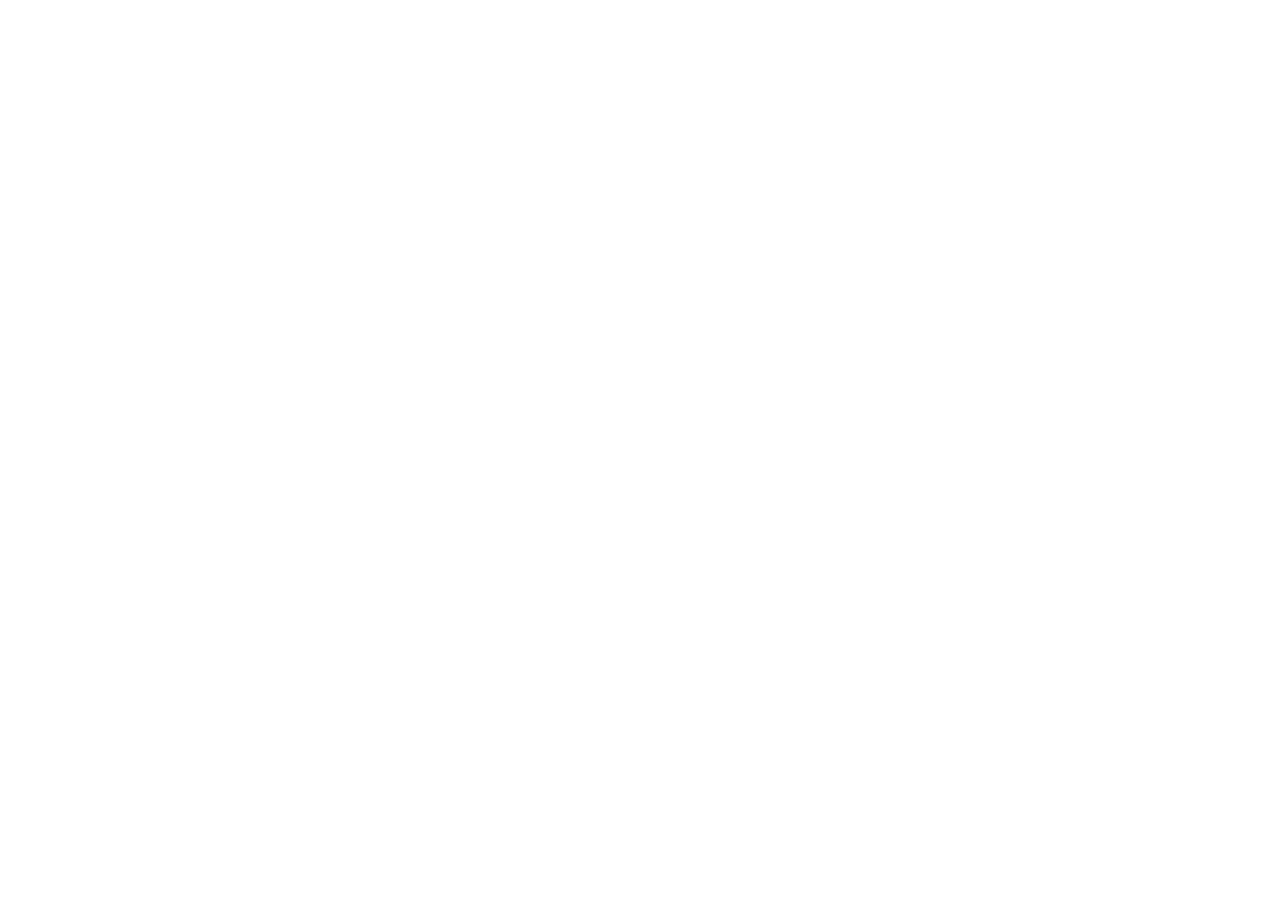
==== index.html @ 3a482cc3 "Init : création du dépôt, arborescence des fichiers et structure HTML de base" ====
<!DOCTYPE html>
<html lang="fr">
<head> 
<meta charset="UTF-8"> 
<meta name="viewport" content="width=device-width, initial-scale=1.0"> 
<title>AfriTalent — Accueil</title> 
<!-- Bootstrap 5 via CDN : feuille de style --> 
<link 
href="https://cdn.jsdelivr.net/npm/bootstrap@5.3.0/dist/css/bootstrap.min.css" 
rel="stylesheet"> 
<!-- feuille de style--> 
<link rel="stylesheet" href="css/style.css">
</head>
<body> 
<!-- Le contenu de la page sera ajoute ici --> 
<!-- Bootstrap 5 via CDN : script JavaScript --> 
<script 
src="https://cdn.jsdelivr.net/npm/bootstrap@5.3.0/dist/js/bootstrap.bundle.min.js"
></script> 
<!-- script JavaScript --> 
<script src="js/main.js"></script>
</body>
</html>
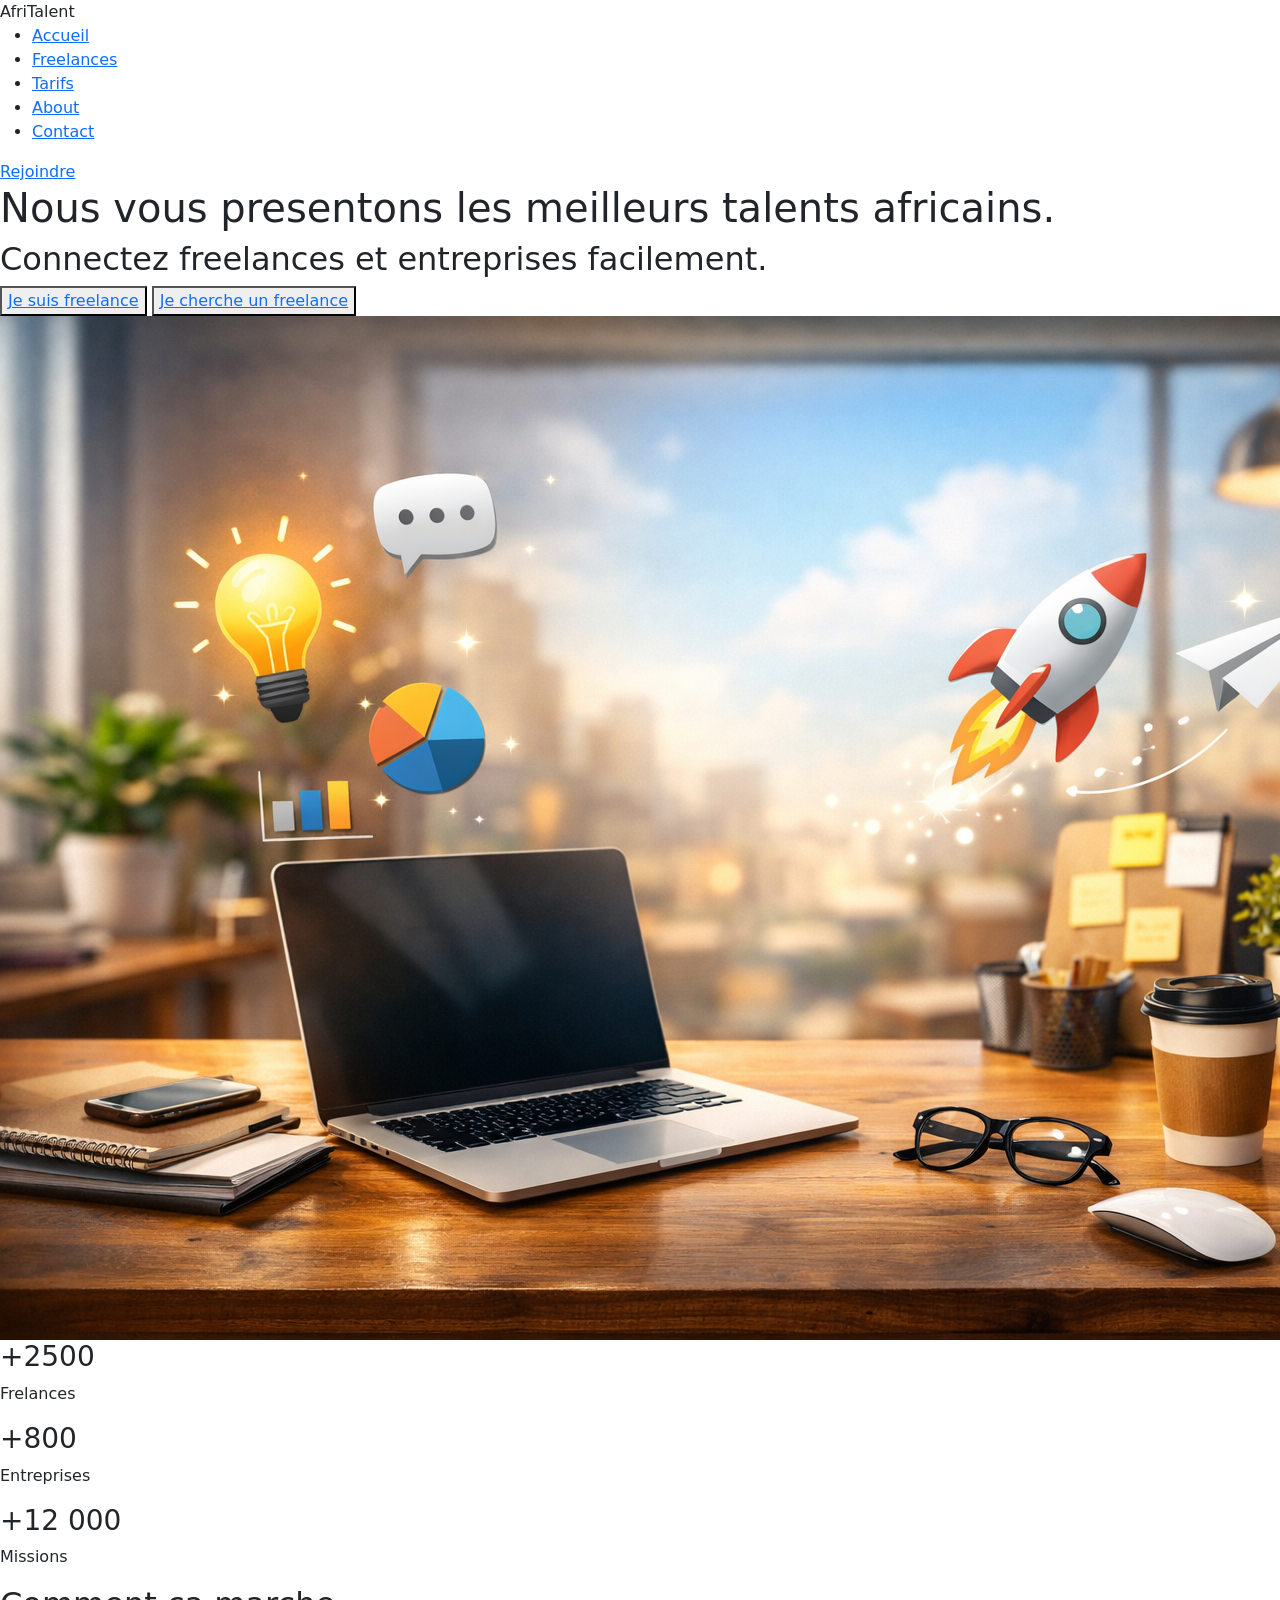
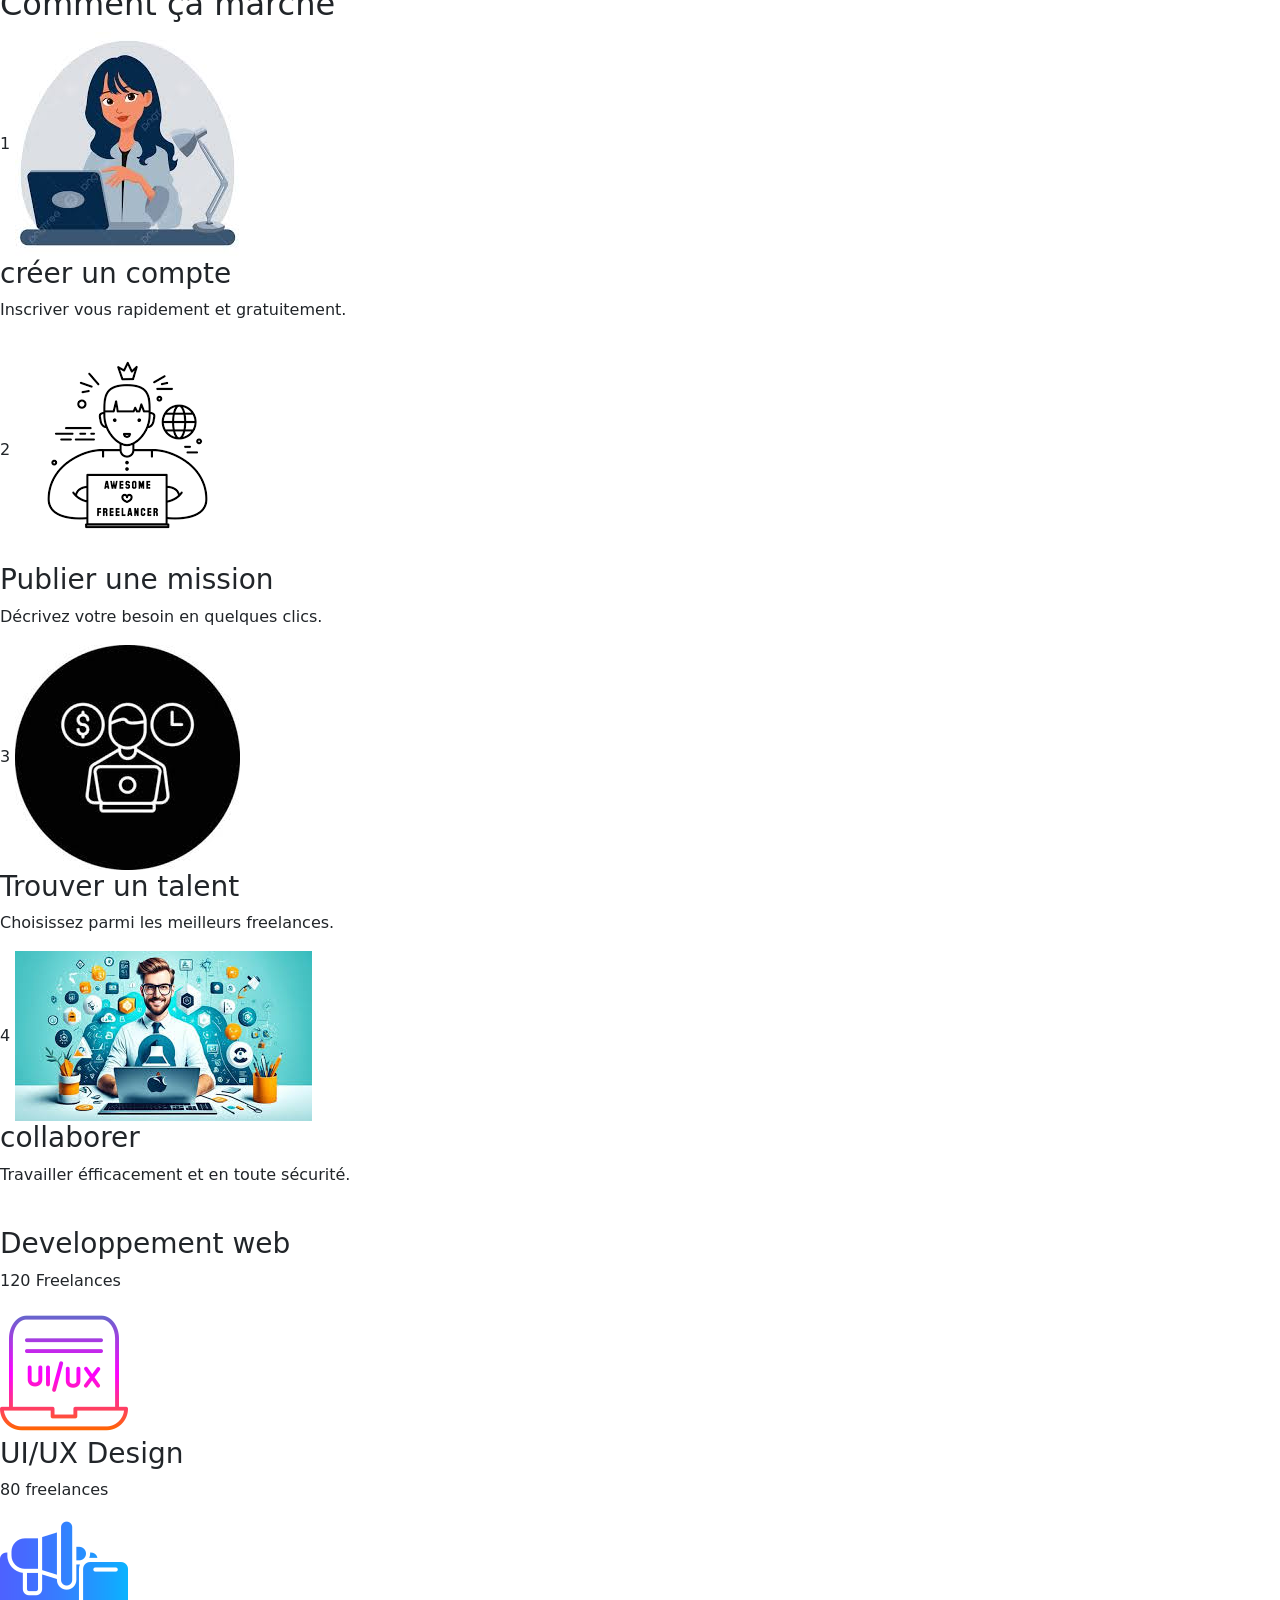
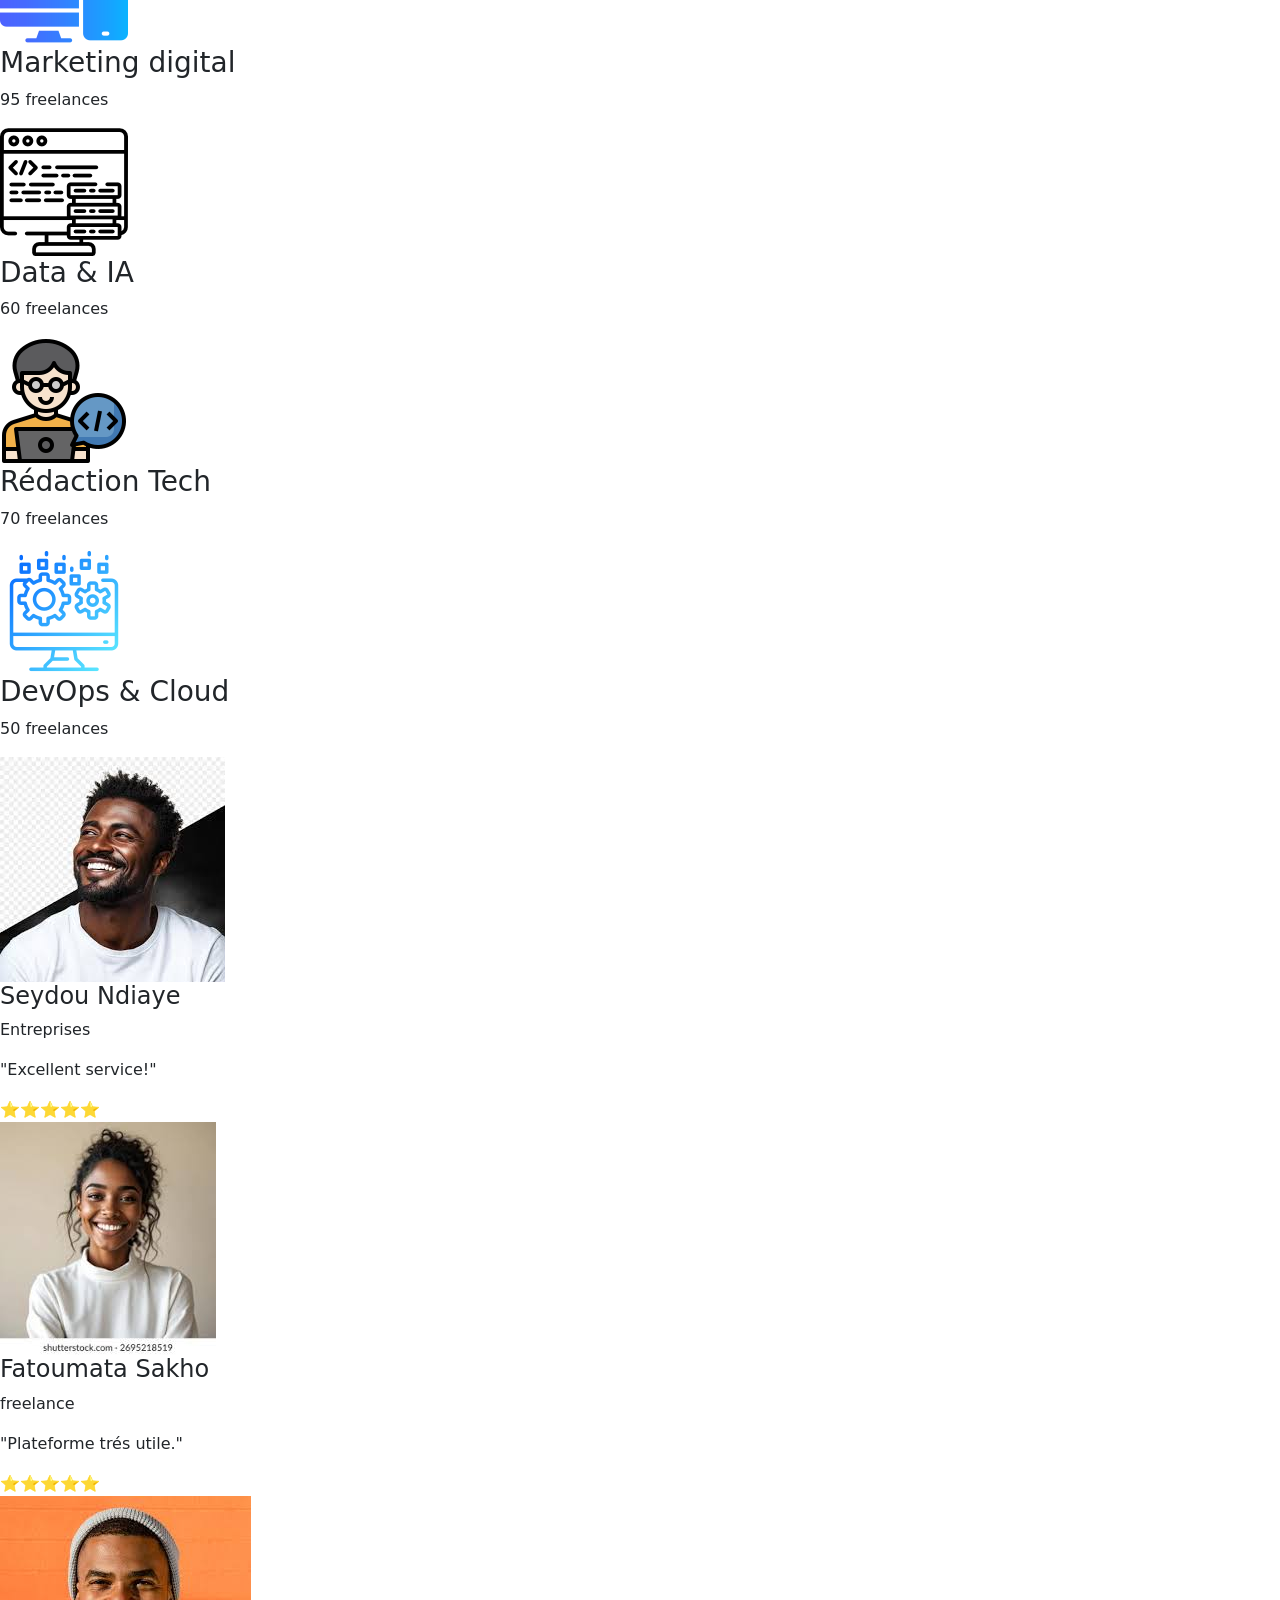
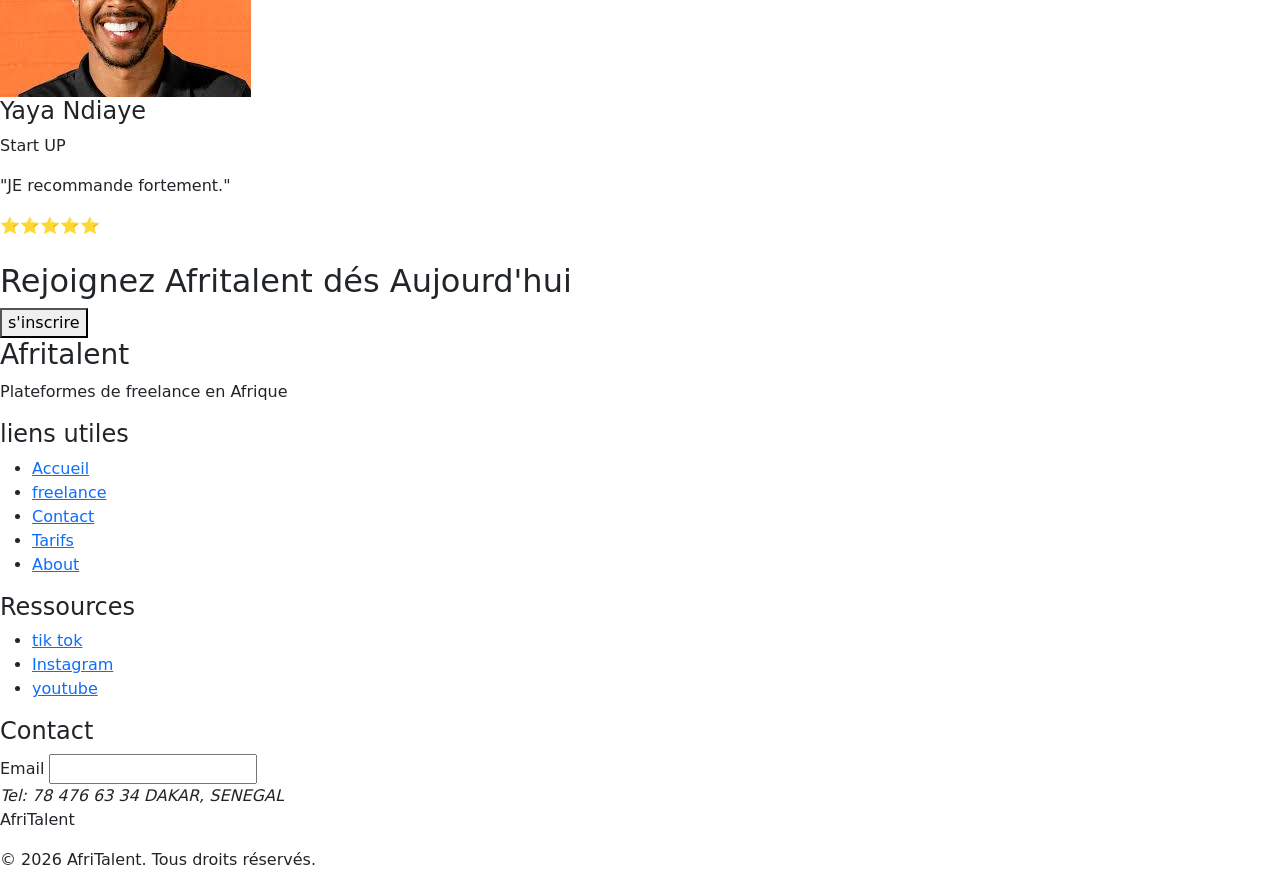
==== commit 3a242a31: "HTML : structure complète des 5 pages avec sections et contenu texte" ====
--- a/index.html
+++ b/index.html
@@ -6,18 +6,233 @@
 <title>AfriTalent — Accueil</title> 
 <!-- Bootstrap 5 via CDN : feuille de style --> 
 <link 
-href="https://cdn.jsdelivr.net/npm/bootstrap@5.3.0/dist/css/bootstrap.min.css" 
-rel="stylesheet"> 
+href="https://cdn.jsdelivr.net/npm/bootstrap@5.3.0/dist/css/bootstrap.min.css"
+rel="stylesheet">  
 <!-- feuille de style--> 
 <link rel="stylesheet" href="css/style.css">
 </head>
 <body> 
-<!-- Le contenu de la page sera ajoute ici --> 
+<!-- Le contenu de la page sera ajoute ici -->
+ <!-- NAVBAR -->
+ <header>
+    <div>
+        <div class>AfriTalent</div>
+            <nav>
+                <ul>
+                    <li><a href="index.html">Accueil</a></li>
+                    <li><a href="freelances.html">Freelances</a></li>
+                    <li><a href="tarifs.html">Tarifs</a></li>
+                    <li><a href="about.html">About</a></li>
+                    <li><a href="contact.html">Contact</a></li>
+                </ul>
+            </nav>
+
+            <a href="index.html">Rejoindre</a>
+    </div>
+ </header>
+
+ <!-- HERO -->
+  <section>
+    <div>
+        <div>
+            <h1>Nous vous presentons les meilleurs talents africains.</h1>
+            <h2>Connectez freelances et entreprises facilement.</h2>
+
+            <div>
+                <button><a href="">Je suis freelance</a></button>
+                <button><a href="">Je cherche un freelance</a></button>
+            </div>
+        </div>
+        <div>
+            <img src="images/image 1.png" alt="illustration">
+        </div>
+    </div>
+
+    <!-- STAT -->
+     <div>
+        <div>
+            <h3>+2500</h3>
+            <p>Frelances</p>
+        </div>
+        <div>
+            <h3>+800</h3>
+            <p>Entreprises</p>
+        </div>
+        <div>
+            <h3> +12 000</h3>
+            <p>Missions</p>
+        </div>
+        
+     </div>
+  </section>
+
+  <!-- comment ça marche -->
+   <section>
+    <h2>Comment ça marche</h2>
+    <div>
+        <div>
+           <span>1</span>
+           <span><img src="images/icon R.jpg" alt=""></span>
+            <h3>créer un compte</h3>
+            <p>Inscriver vous rapidement et gratuitement.</p>
+        </div>
+
+        <div>
+           <span>2</span>
+           <span><img src="images/icon1.png" alt=""></span>
+            <h3>Publier une mission</h3>
+            <p>Décrivez votre besoin en quelques clics.</p>
+        </div>
+
+        <div>
+           <span>3</span>
+           <span><img src="images/icon2.jpg" alt=""></span>
+            <h3>Trouver un talent</h3>
+            <p>Choisissez parmi les meilleurs freelances.</p>
+        </div>
+
+        <div>
+           <span>4</span>
+           <span><img src="images/icon3jpg.jpg" alt=""></span>
+            <h3>collaborer</h3>
+            <p>Travailler éfficacement et en toute sécurité.</p>
+        </div>
+        
+    </div>
+   </section>
+
+   <!-- Categories services -->
+    <section>
+        <h2></h2>
+        <div>
+            <div>
+                <span><img src="" alt=""></span>
+                <h3>Developpement web</h3>
+                <p>120 Freelances</p>
+            </div>
+            <div>
+                <span><img src="images/cat de service/icion 6.png" alt=""></span>
+                <h3>UI/UX Design</h3>
+                <p>80 freelances</p>
+            </div>
+            <div>
+                <span><img src="images/cat de service/marketing.png" alt=""></span>
+                <h3>Marketing digital</h3>
+                <p>95 freelances</p>
+            </div>
+            <div>
+                <span><img src="images/cat de service/icon 2.png" alt=""></span>
+                <h3>Data & IA</h3>
+                <p>60 freelances</p>
+            </div>
+            <div>
+                <span><img src="images/cat de service/icon 1.png" alt=""></span>
+                <h3>Rédaction Tech</h3>
+                <p>70 freelances</p>
+            </div>
+            <div>
+                <span><img src="images/cat de service/icon 3.png" alt=""></span>
+                <h3>DevOps & Cloud</h3>
+                <p>50 freelances</p>
+            </div>
+        </div>
+    </section>
+
+    <!-- TEMOIGNAGES -->
+
+    <section>
+        <h2></h2>
+        <div>
+            <div>
+                <div>
+                    <img src="images/témoignage/photo 1.jpg" alt="">
+                    <h4>Seydou Ndiaye</h4>
+                    <p>Entreprises</p>
+                    <p>"Excellent service!"</p>
+                    <span>⭐⭐⭐⭐⭐</span>
+                </div>
+                <div>
+                    <img src="images/témoignage/photo 2.jpg" alt="">
+                    <h4>Fatoumata Sakho</h4>
+                    <p>freelance</p>
+                    <p>"Plateforme trés utile."</p>
+                    <span>⭐⭐⭐⭐⭐</span>
+                </div>
+                <div>
+                    <img src="images/témoignage/photo 3.jpg" alt="">
+                    <h4>Yaya Ndiaye</h4>
+                    <p>Start UP</p>
+                    <p>"JE recommande fortement."</p>
+                    <span>⭐⭐⭐⭐⭐</span>
+                </div>
+            </div>
+        </div>
+    </section>
+
+    <!-- CTA -->
+
+    <section>
+        <div>
+            <img src="" alt="">
+            <div>
+            <h2>Rejoignez Afritalent dés Aujourd'hui</h2>
+            <button><a href=""></a>s'inscrire</button>
+            </div>
+        </div>
+    </section>
+
+    <!-- FOOTER -->
+
+    <footer>
+        <div>
+            <div>
+                <h3>Afritalent</h3>
+                <p>Plateformes de freelance en Afrique</p>
+            </div>
+            <div>
+                <h4>liens utiles</h4>
+                <ul>
+                    <li><a href="index.html">Accueil</a></li>
+                    <li><a href="freelances.html">freelance</a></li>
+                    <li><a href="contact.html">Contact</a></li>
+                    <li><a href="tarifs.html">Tarifs</a></li>
+                    <li><a href="about.html">About</a></li>
+                </ul>
+            </div>
+
+            <div>
+                <h4>Ressources</h4>
+                <ul>
+                    <li><a href="">tik tok</a></li>
+                    <li><a href="">Instagram</a></li>
+                    <li><a href="">youtube</a></li>
+                </ul>
+            </div>
+            <div>
+                <h4>Contact</h4>
+                <div>
+                    <form action="">
+                    <label for="">Email</label>
+                    <input type="email">
+                    </form>
+                </div>
+                <div>
+                    <i>Tel: 78 476 63 34</i>
+                    <i></i>
+                    <i>DAKAR, SENEGAL</i>
+                </div>
+            </div>
+        </div>
+        <p>
+            <span>AfriTalent</span> 
+        </p>
+        <p> © 2026 AfriTalent. Tous droits réservés.</p>
+    </footer> 
 <!-- Bootstrap 5 via CDN : script JavaScript --> 
 <script 
 src="https://cdn.jsdelivr.net/npm/bootstrap@5.3.0/dist/js/bootstrap.bundle.min.js"
 ></script> 
 <!-- script JavaScript --> 
-<script src="js/main.js"></script>
+<script src="js/main.js"></script>    
 </body>
 </html>
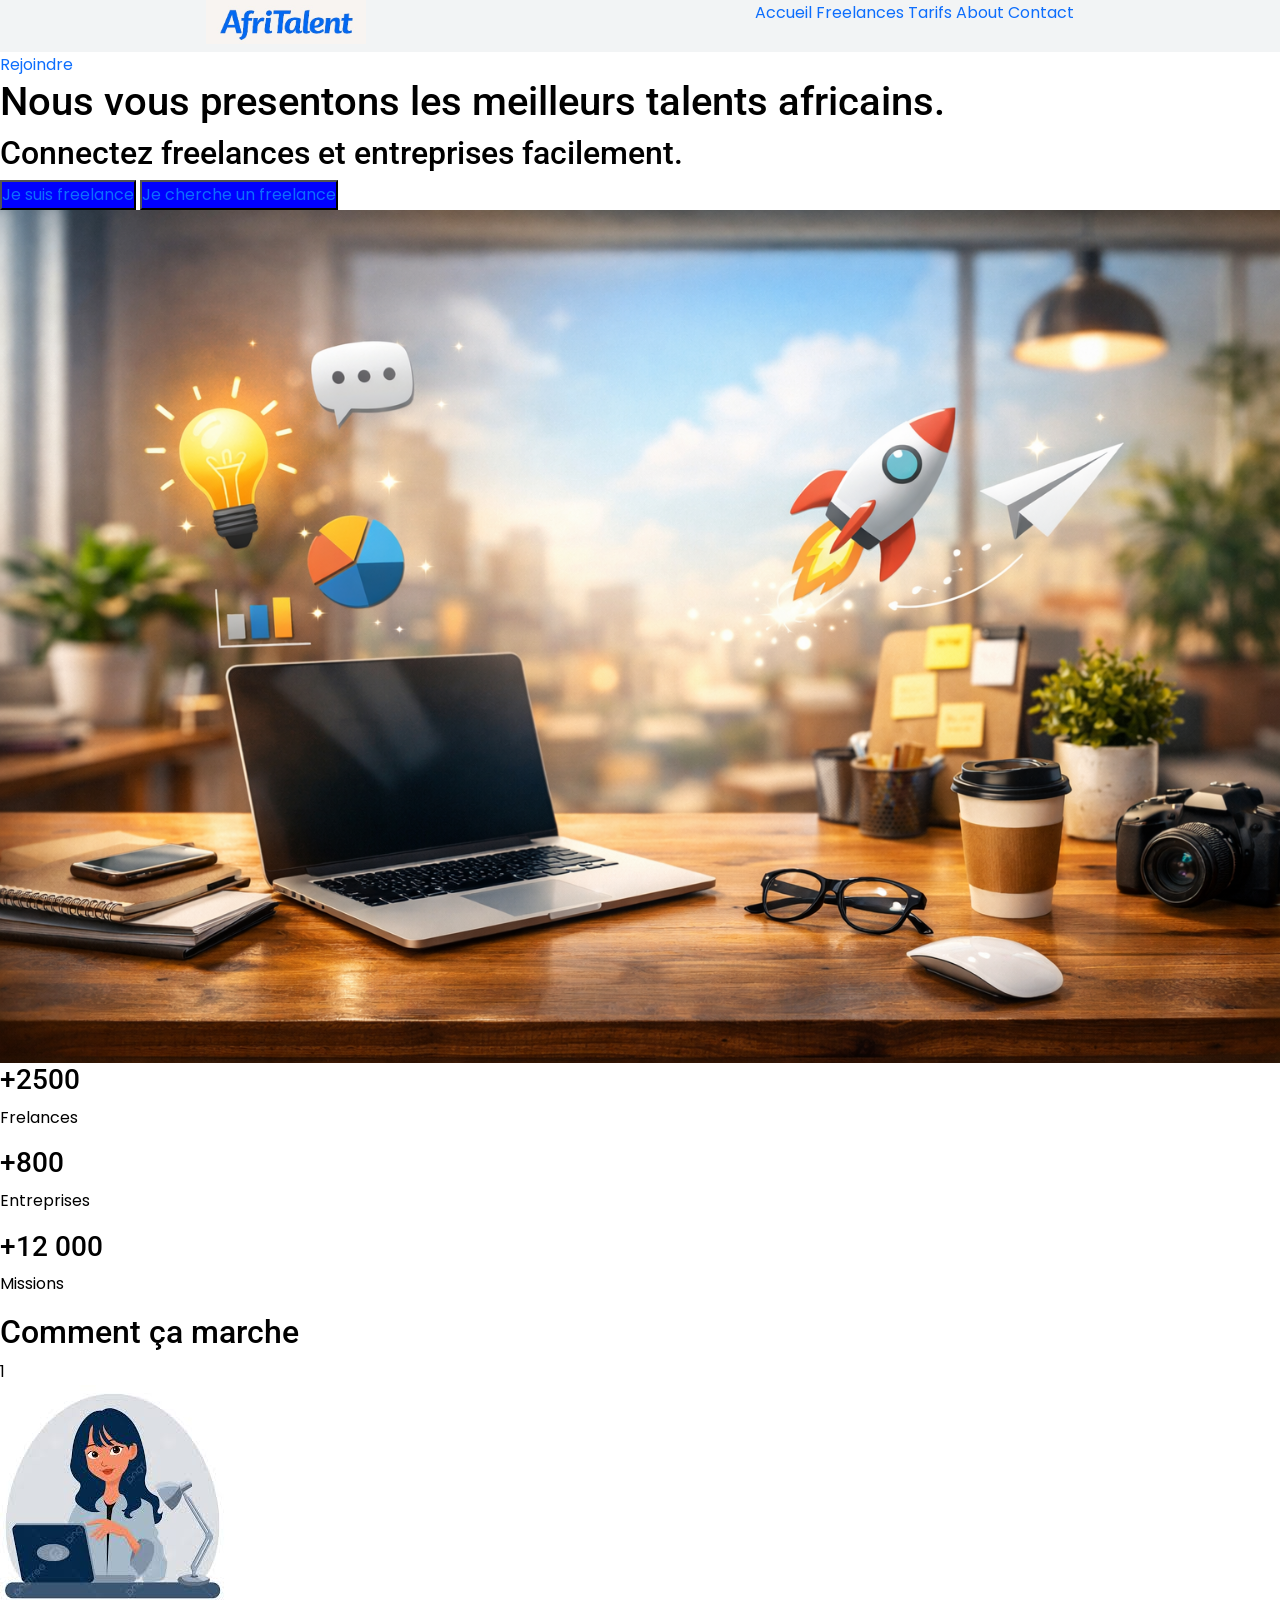
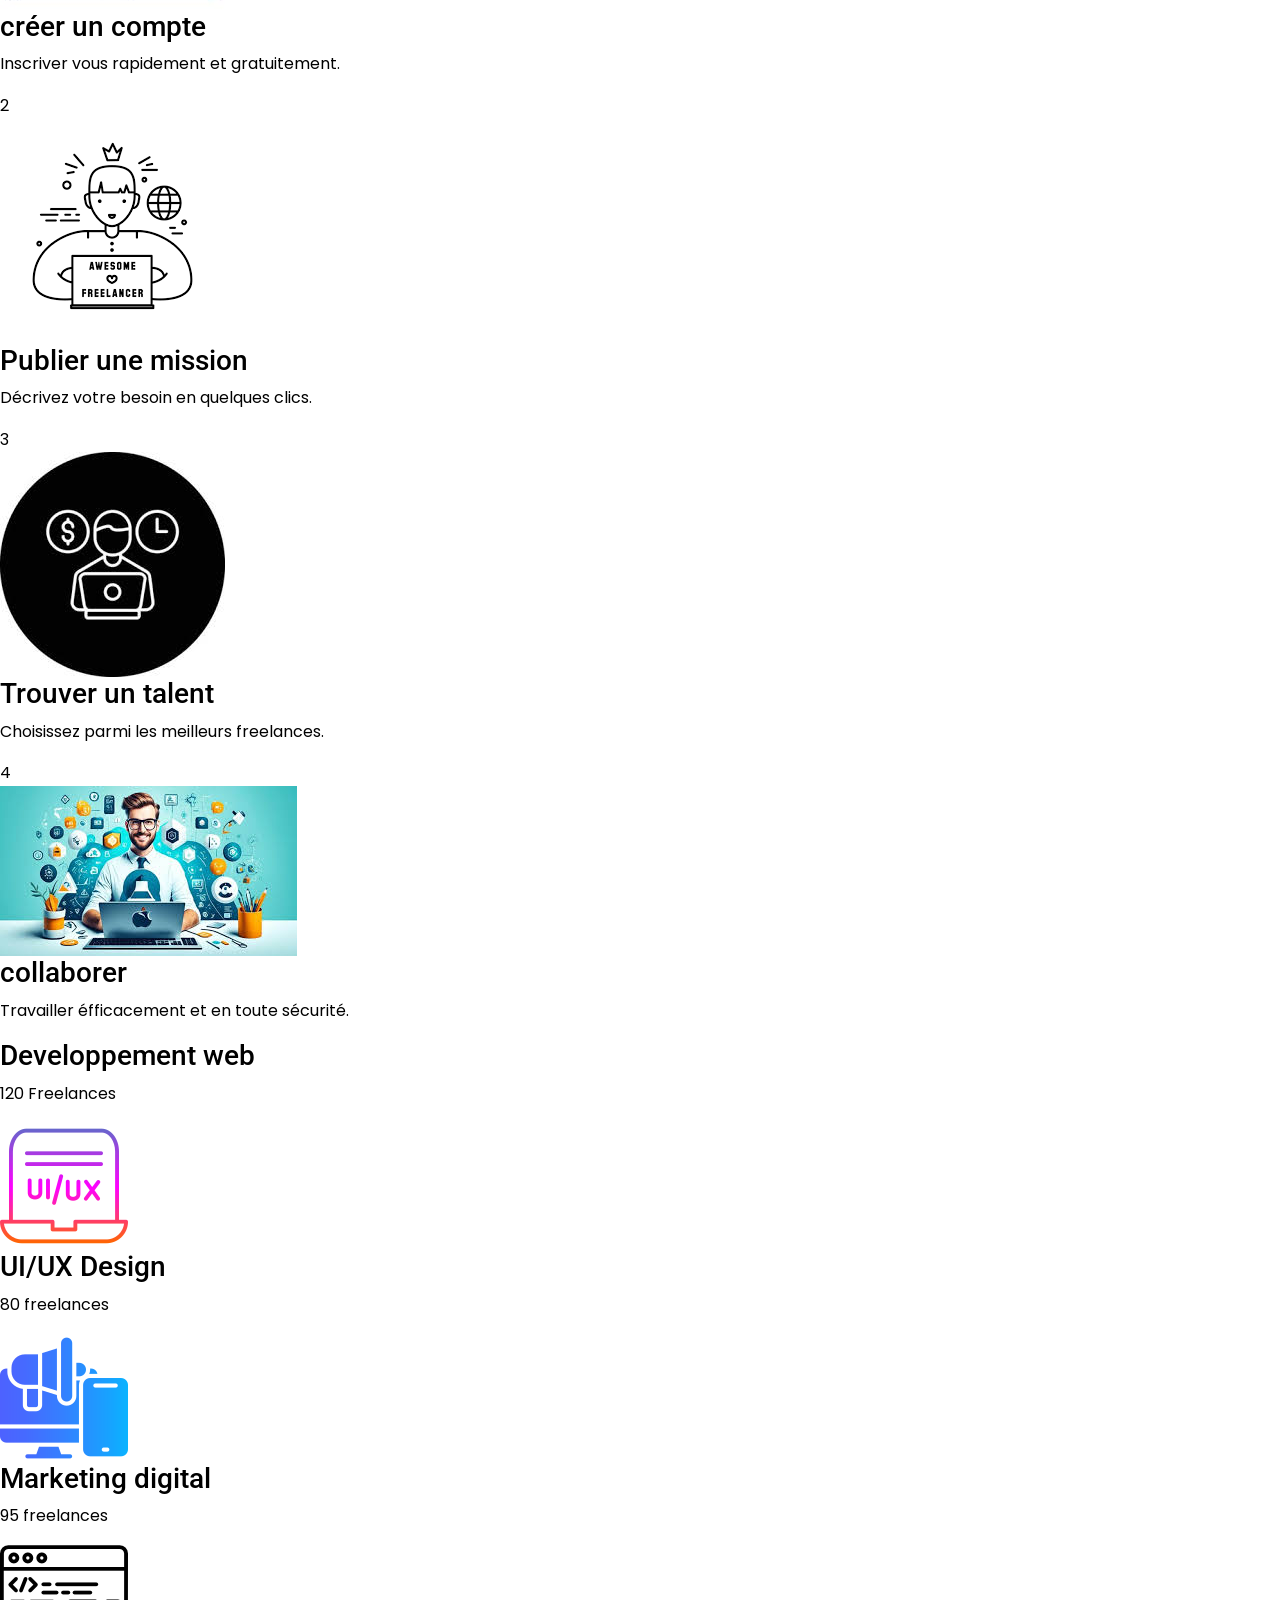
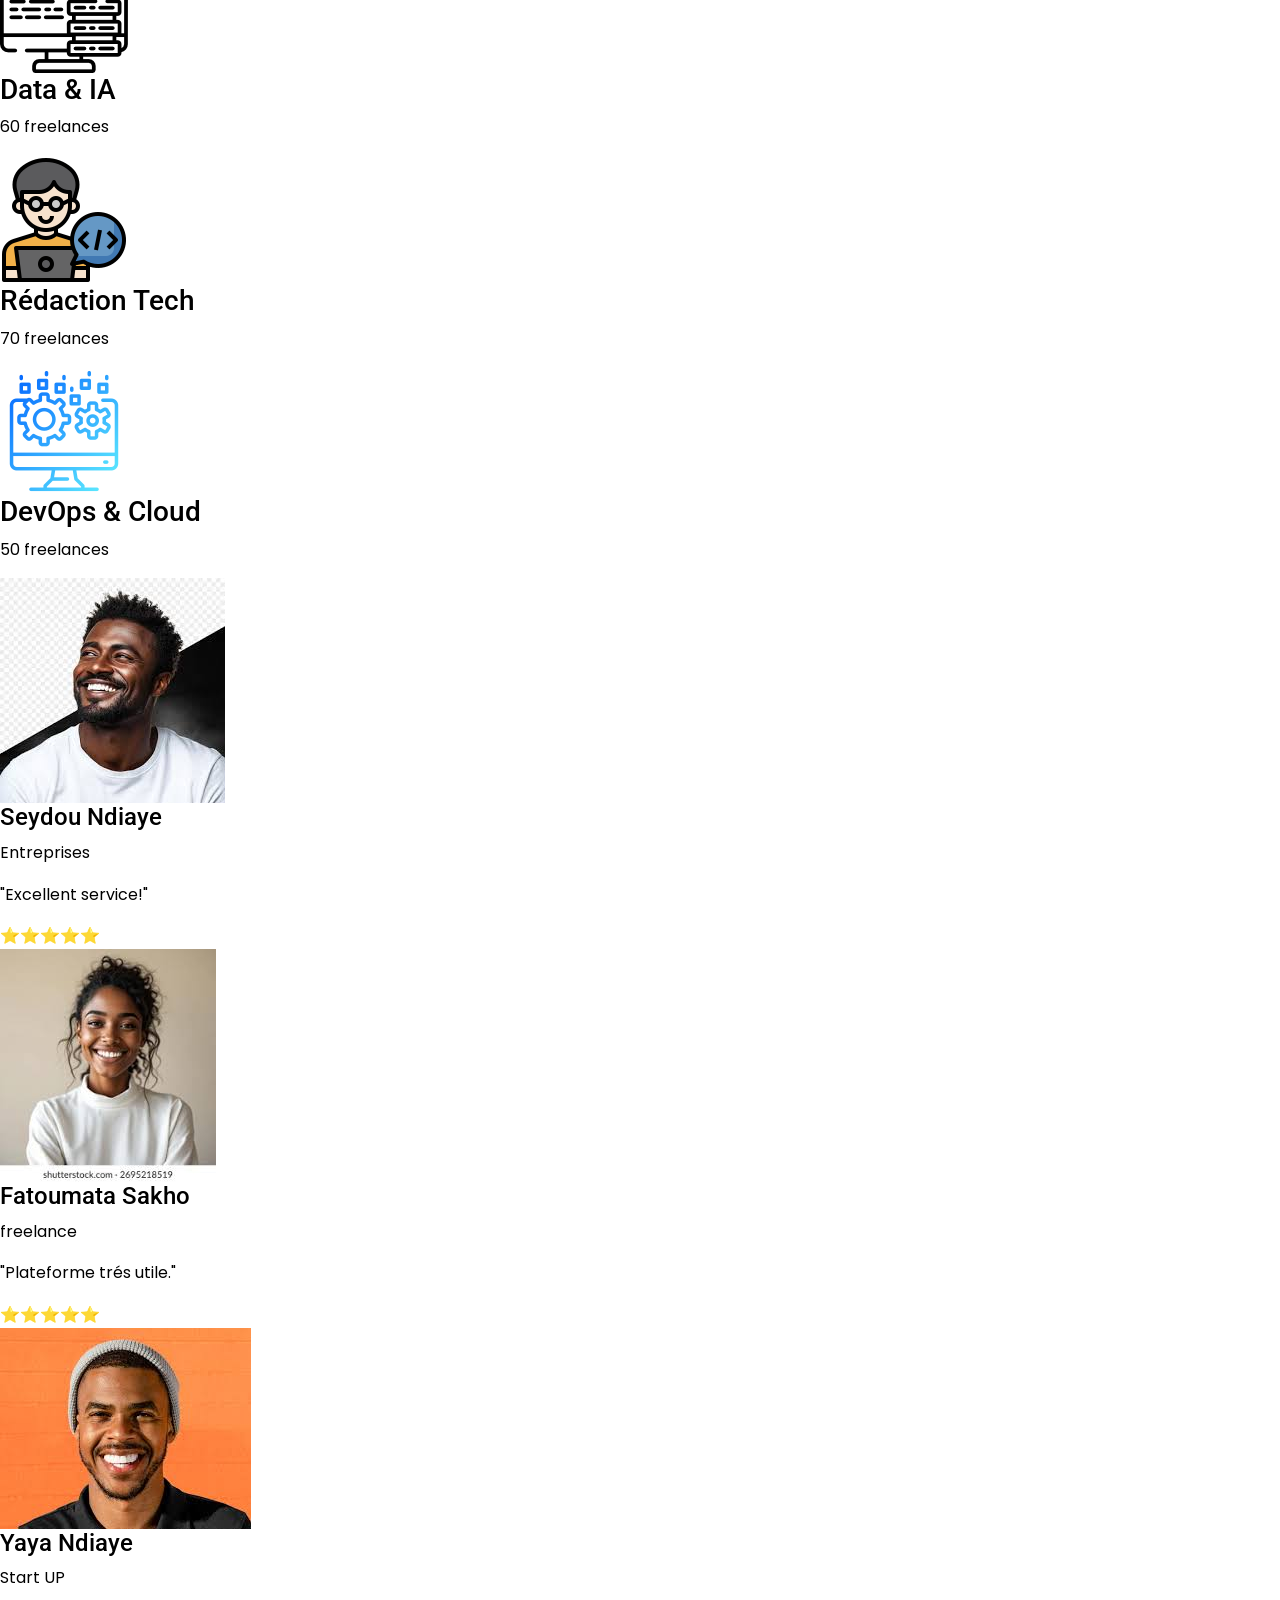
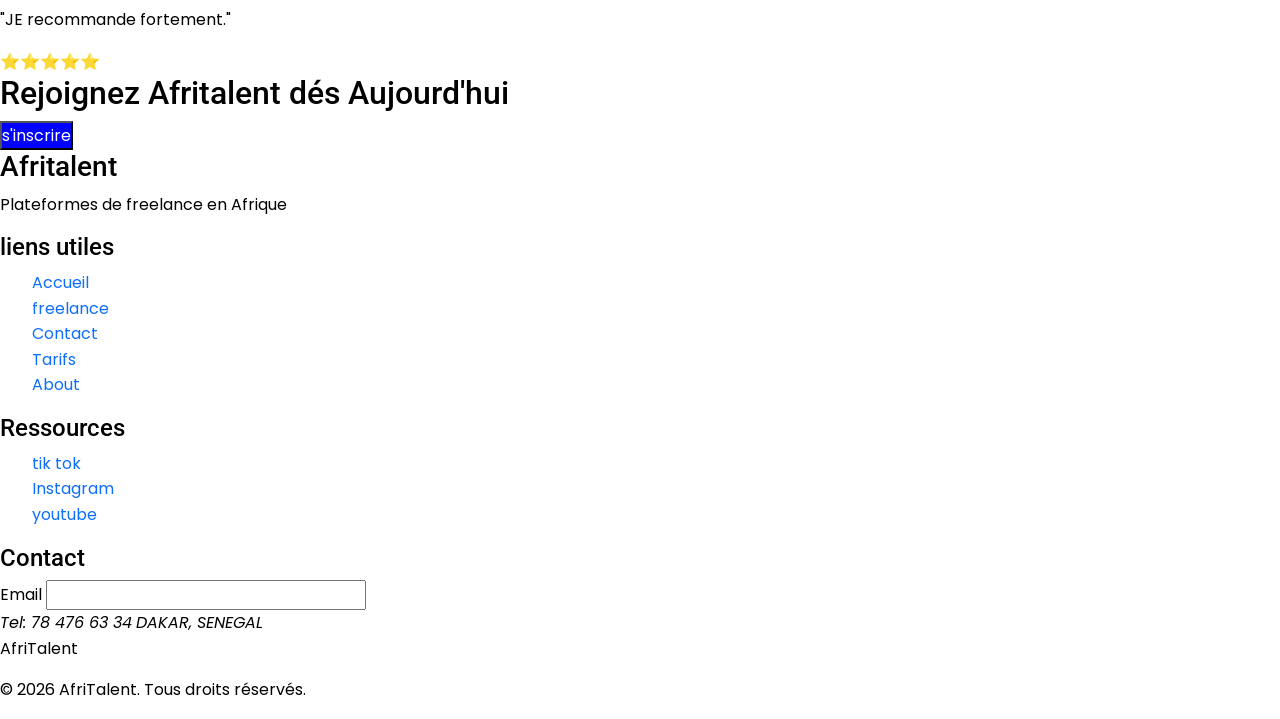
==== commit 1ba2cd10: "CSS : variables, typographie, layout général et styles de base" ====
--- a/index.html
+++ b/index.html
@@ -16,18 +16,20 @@
  <!-- NAVBAR -->
  <header>
     <div>
-        <div class>AfriTalent</div>
-            <nav>
-                <ul>
-                    <li><a href="index.html">Accueil</a></li>
-                    <li><a href="freelances.html">Freelances</a></li>
-                    <li><a href="tarifs.html">Tarifs</a></li>
-                    <li><a href="about.html">About</a></li>
-                    <li><a href="contact.html">Contact</a></li>
-                </ul>
+            <nav class="container-fluid">
+                <h1><img src="images/WhatsApp Image 2026-05-24 at 14.20.33.jpeg" class="photos" alt=""></h1>
+            
+                <div  class="headdiv2">
+                    <a href="index.html">Accueil</a>
+                    <a href="freelances.html">Freelances</a>
+                    <a href="tarifs.html">Tarifs</a>
+                    <a href="about.html">About</a>
+                    <a href="contact.html">Contact</a>
+                </div>
             </nav>
-
-            <a href="index.html">Rejoindre</a>
+    </div>
+    <div>
+    <a href="index.html">Rejoindre</a>
     </div>
  </header>
 
--- a/css/style.css
+++ b/css/style.css
@@ -0,0 +1,108 @@
+/* commit 1 */
+
+@import url('https://fonts.googleapis.com/css2?family=Poppins:wght@300;400;500;600&family=Roboto:wght@400;700&display=swap');
+
+
+:root{
+    --primary-color: blue;
+    --secondary-color: black;
+    --light-color: white;
+    --dark-color: black;
+    --main-font: 'Poppins', sans-serif;
+    --title-font: 'Roboto', sans-serif;
+    --spacing: 20px;
+}
+
+
+body{
+    font-family: var(--main-font);
+
+}
+h1,h2,h3,h4,h5,h6{
+    font-family: var(--title-font)
+}
+
+body{
+    background-color: var(--light-color);
+    color: var(--secondary-color);
+}
+
+button{
+    background-color: var(--primary-color);
+    color: white;
+}
+
+*{
+    margin: 0;
+    padding: 0;
+    box-sizing: border-box;
+}
+
+body{
+    line-height: 1.6;
+}
+img{
+    max-width: 100%;
+    display: block;
+
+}
+
+/* header */
+a{
+    text-decoration: none;
+    list-style: none;
+}
+li{
+    text-decoration: none;
+    list-style: none;
+    display: flex;
+    flex-direction: row;
+    
+}
+/* .navbar{
+    padding: 15px 30px;
+    background-color: white;
+}
+
+.navbar-brand{
+    font-size: 24px;
+    font-weight: bold;
+    color: var(--primary-color);
+}
+
+.nav-link{
+    color: var(--secondary-color);
+    margin-left: 15px;
+}
+
+.nav-link:hover{
+    color: var(--primary-color);
+} */
+
+.headdiv1{
+    padding-bottom: 8em;
+}
+
+
+nav{
+    display: flex;
+    flex-direction: row;
+    justify-content: space-between;
+    justify-content: flex-end;
+    justify-content: space-around;
+    background-color: #f2f4f5;
+}
+
+/* ul{
+    display: flex;
+    flex-direction: row;
+    justify-content: var(--spacing);
+    justify-content: space-between;
+    text-align: end;
+} */
+
+.photos{
+    width: 4em;
+}
+
+
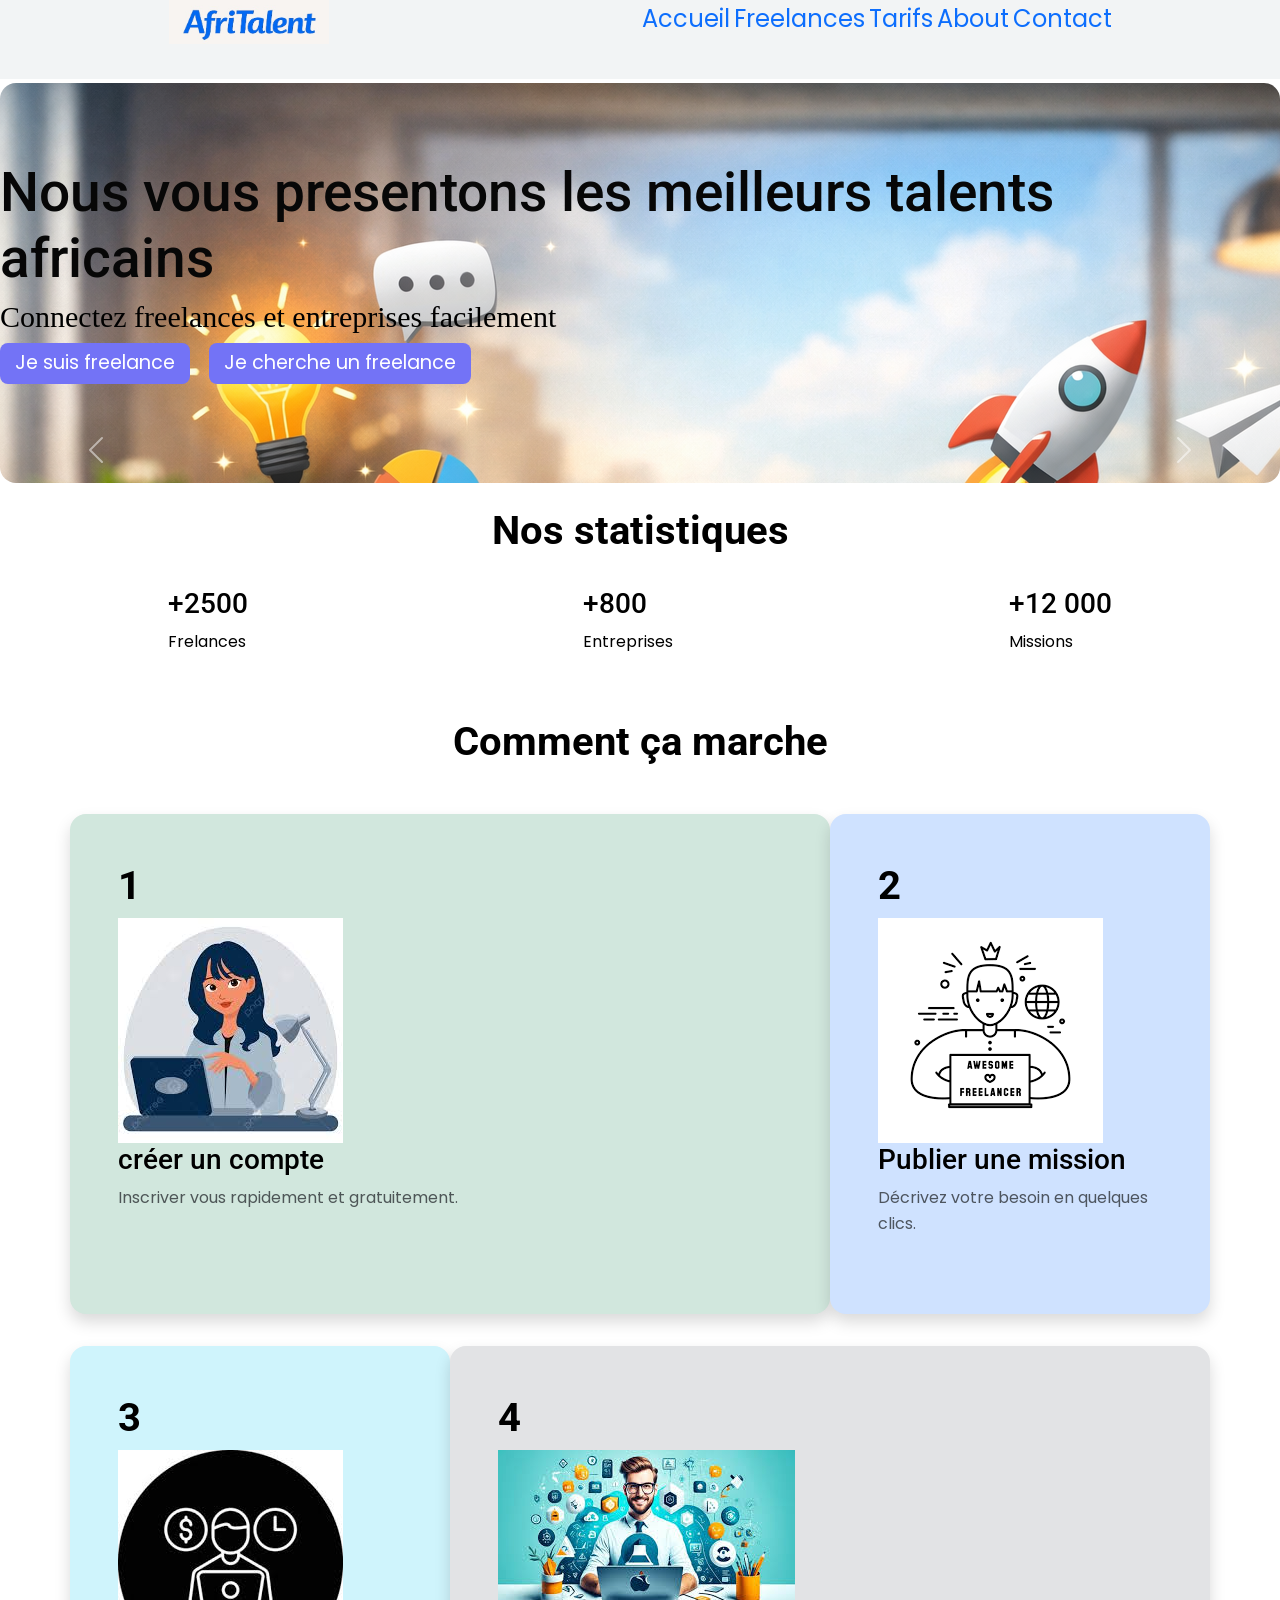
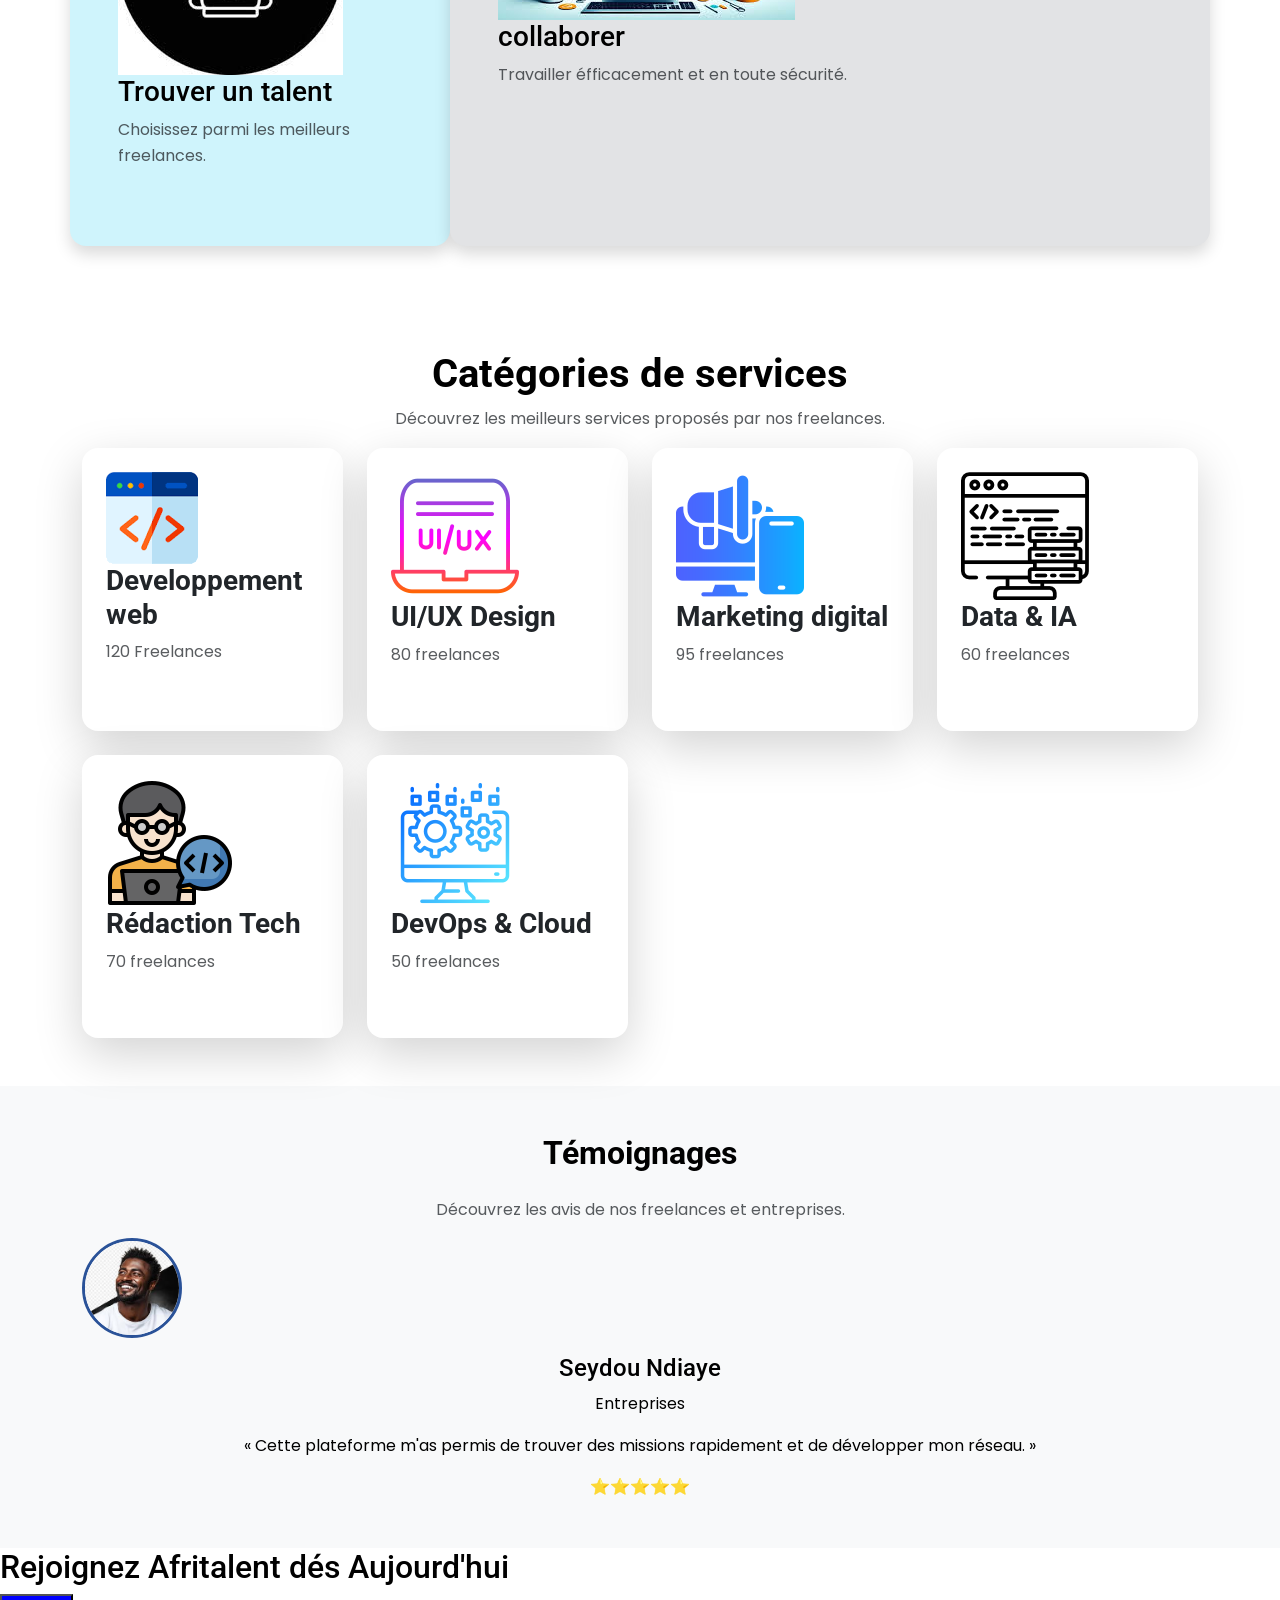
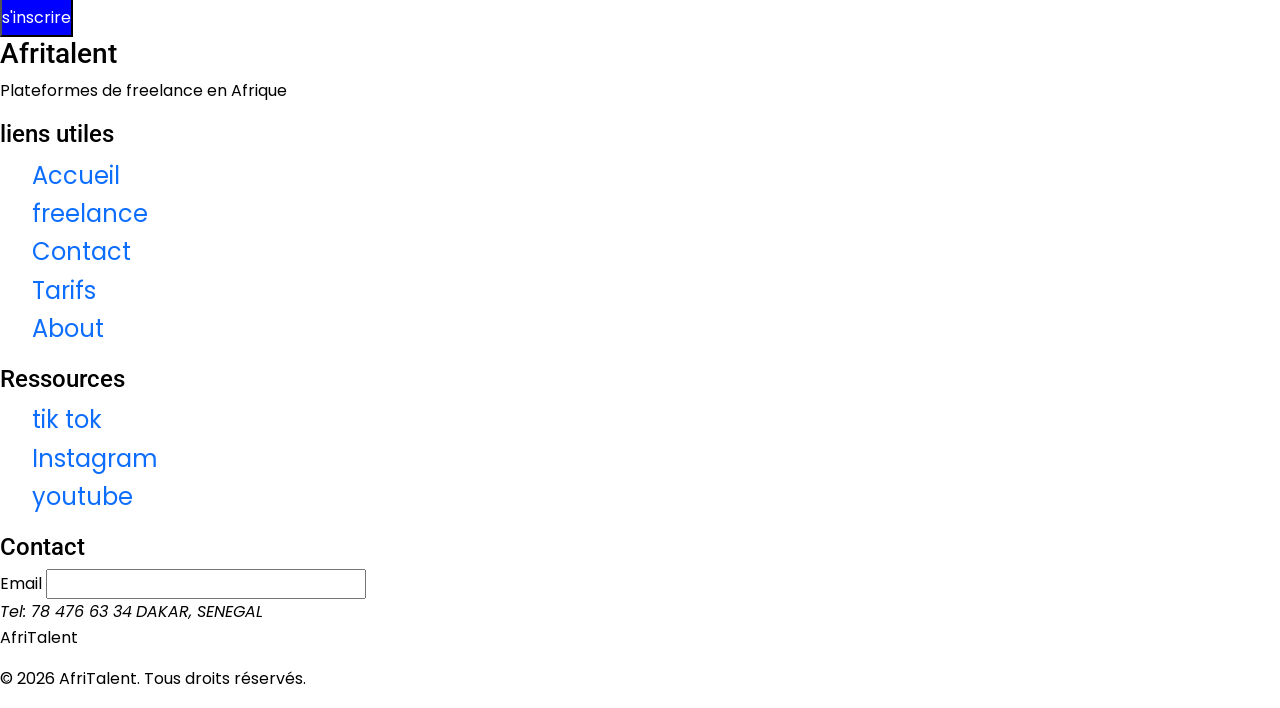
==== commit 4428cb64: "CSS : Bento Grid, sections hero et catégories, effets hover" ====
--- a/index.html
+++ b/index.html
@@ -20,156 +20,196 @@
                 <h1><img src="images/WhatsApp Image 2026-05-24 at 14.20.33.jpeg" class="photos" alt=""></h1>
             
                 <div  class="headdiv2">
-                    <a href="index.html">Accueil</a>
-                    <a href="freelances.html">Freelances</a>
-                    <a href="tarifs.html">Tarifs</a>
-                    <a href="about.html">About</a>
-                    <a href="contact.html">Contact</a>
+                    <a href="index.html" class="active">Accueil</a>
+                    <a href="freelances.html" class="active">Freelances</a>
+                    <a href="tarifs.html" class="active">Tarifs</a>
+                    <a href="about.html" class="active">About</a>
+                    <a href="contact.html" class="active">Contact</a>
                 </div>
             </nav>
     </div>
-    <div>
-    <a href="index.html">Rejoindre</a>
-    </div>
- </header>
+    <div class="">
+        <a href="index.html">Rejoindre</a>
+        </div>
+</header>
 
  <!-- HERO -->
-  <section>
-    <div>
-        <div>
-            <h1>Nous vous presentons les meilleurs talents africains.</h1>
-            <h2>Connectez freelances et entreprises facilement.</h2>
-
-            <div>
-                <button><a href="">Je suis freelance</a></button>
-                <button><a href="">Je cherche un freelance</a></button>
-            </div>
-        </div>
-        <div>
-            <img src="images/image 1.png" alt="illustration">
-        </div>
-    </div>
-
-    <!-- STAT -->
-     <div>
-        <div>
+  <section class="sechero">
+    <div class="secherodiv1">
+<div>
+            <div class="herodiv3">
+                <h1>Nous vous presentons les meilleurs talents africains</h1>
+                <h2>Connectez freelances et entreprises facilement</h2>
+            </div>
+
+            <div class="secherodiv4">
+                <button class="mb-4"><a href="">Je suis freelance</a></button>
+                <button class="mb-4"><a href="">Je cherche un freelance</a></button>
+            </div>
+        </div>
+        <!-- <div>
+            <img src="images/image 1.png" class="secheroimg" alt="illustration">
+        </div> -->
+    </div>
+  </section>
+  <!-- STAT -->
+
+  <h1 class="text-center fw-bold mt-4">Nos statistiques</h1>
+     <div class="stats">
+        <div class="stat">
             <h3>+2500</h3>
             <p>Frelances</p>
         </div>
-        <div>
+        <div class="stat">
             <h3>+800</h3>
             <p>Entreprises</p>
         </div>
-        <div>
+        <div class="stat">
             <h3> +12 000</h3>
             <p>Missions</p>
         </div>
         
      </div>
-  </section>
+
+     
 
   <!-- comment ça marche -->
-   <section>
-    <h2>Comment ça marche</h2>
+   <section class="container py-5 ">
+    <h1 class="text-center fw-bold mb-5">Comment ça marche</h1>
+    <div class="row g-4">
+        <div class="col-lg-8 bg-success-subtle p-5 rounded-4  shadow sec2 mb-2">
+           <h1 class="fw-bold">1</h1>
+           <span><img src="images/icon R.jpg" alt=""><h3>créer un compte</h3></span>
+            
+            <p class="text-muted">Inscriver vous rapidement et gratuitement.</p>
+        </div>
+
+        <div class="col-lg-4 bg-primary-subtle text-white p-5 rounded-4 shadow sec2 mb-2">
+           <h1 class="fw-bold  text-black">2</h1>
+           <span><img src="images/icon1.png" alt=""><h3 class="text-black">Publier une mission</h3></span>
+            
+            <p class="text-muted">Décrivez votre besoin en quelques clics.</p>
+        </div>
+
+        <div class="col-lg-4 bg-info-subtle text-white p-5 rounded-4 shadow sec2 mb-2">
+           <h1 class="fw-bold  text-black">3</h1>
+           <span><img src="images/icon2.jpg" alt=""><h3 class="text-black">Trouver un talent</h3></span>
+            
+            <p class="text-muted">Choisissez parmi les meilleurs freelances.</p>
+        </div>
+        <div class="col-lg-8 bg-secondary-subtle p-5 rounded-4 shadow sec2 mb-2">
+           <h1 class="fw-bold">4</h1>
+           <span><img src="images/icon3jpg.jpg" class="sec2img" alt=""><h3>collaborer</h3></span>
+            
+            <p class="text-muted">Travailler éfficacement et en toute sécurité.</p>
+        </div>
+        
+    </div>
+   </section>
+
+   <!-- Categories services -->
+    <section class="container py-5">
+        <h1 class="fw-bold text-center">Catégories de services</h1>
+        <p class="text-muted text-center">Découvrez les meilleurs services proposés par nos freelances.</p>
     <div>
-        <div>
-           <span>1</span>
-           <span><img src="images/icon R.jpg" alt=""></span>
-            <h3>créer un compte</h3>
-            <p>Inscriver vous rapidement et gratuitement.</p>
-        </div>
-
-        <div>
-           <span>2</span>
-           <span><img src="images/icon1.png" alt=""></span>
-            <h3>Publier une mission</h3>
-            <p>Décrivez votre besoin en quelques clics.</p>
-        </div>
-
-        <div>
-           <span>3</span>
-           <span><img src="images/icon2.jpg" alt=""></span>
-            <h3>Trouver un talent</h3>
-            <p>Choisissez parmi les meilleurs freelances.</p>
-        </div>
-
-        <div>
-           <span>4</span>
-           <span><img src="images/icon3jpg.jpg" alt=""></span>
-            <h3>collaborer</h3>
-            <p>Travailler éfficacement et en toute sécurité.</p>
-        </div>
-        
-    </div>
-   </section>
-
-   <!-- Categories services -->
-    <section>
-        <h2></h2>
-        <div>
-            <div>
-                <span><img src="" alt=""></span>
-                <h3>Developpement web</h3>
-                <p>120 Freelances</p>
-            </div>
-            <div>
-                <span><img src="images/cat de service/icion 6.png" alt=""></span>
-                <h3>UI/UX Design</h3>
-                <p>80 freelances</p>
-            </div>
-            <div>
-                <span><img src="images/cat de service/marketing.png" alt=""></span>
-                <h3>Marketing digital</h3>
-                <p>95 freelances</p>
-            </div>
-            <div>
-                <span><img src="images/cat de service/icon 2.png" alt=""></span>
-                <h3>Data & IA</h3>
-                <p>60 freelances</p>
-            </div>
-            <div>
-                <span><img src="images/cat de service/icon 1.png" alt=""></span>
-                <h3>Rédaction Tech</h3>
-                <p>70 freelances</p>
-            </div>
-            <div>
-                <span><img src="images/cat de service/icon 3.png" alt=""></span>
-                <h3>DevOps & Cloud</h3>
-                <p>50 freelances</p>
-            </div>
-        </div>
+
+            <!-- carte 1 -->
+            <div class="row g-4">
+                <div class="col-md-6 col-lg-3">
+                    <div class="card h-100 border-0 shadow-lg rounded-4 p-4 service-card mb-4">
+                <span><img src="images/dev web.png" alt=""><h3 class="fw-bold">Developpement web</h3></span>
+                <p class="text-muted">120 Freelances</p>
+                    </div>
+                </div>
+
+            <!-- carte 2 -->
+                <div  class="col-md-6 col-lg-3">
+                    <div class="card h-100 border-0 shadow-lg rounded-4 p-4 service-card mb-4">
+                <span><img src="images/cat de service/icion 6.png" alt=""><h3 class="fw-bold">UI/UX Design</h3></span>               
+                <p class="text-muted">80 freelances</p>
+                    </div>
+                </div>
+
+           <!-- carte 3 -->
+                <div class="col-md-6 col-lg-3">
+                    <div class="card h-100 border-0 shadow-lg rounded-4 p-4 service-card mb-4">
+                <span><img src="images/cat de service/marketing.png" alt=""><h3 class="fw-bold">Marketing digital</h3></span>               
+                <p class="text-muted">95 freelances</p>
+                    </div>
+                </div>
+
+            <!-- carte 4 -->
+                <div class="col-md-6 col-lg-3">
+                    <div class="card h-100 border-0 shadow-lg rounded-4 p-4 service-card mb-4">
+                <span><img src="images/cat de service/icon 2.png" alt=""><h3 class="fw-bold">Data & IA</h3></span>              
+                <p class="text-muted">60 freelances</p>
+                    </div>
+                </div>
+
+            <!-- carte 5 -->
+                <div class="col-md-6 col-lg-3">
+                    <div class="card h-100 border-0 shadow-lg rounded-4 p-4 service-card mb-4">
+                <span><img src="images/cat de service/icon 1.png" alt=""><h3 class="fw-bold">Rédaction Tech</h3></span>        
+                <p class="text-muted">70 freelances</p>
+                    </div>
+                </div>
+
+            <!-- carte 6 -->
+                <div class="col-md-6 col-lg-3">
+                    <div class="card h-100 border-0 shadow-lg rounded-4 p-4 service-card mb-4"s>
+                <span><img src="images/cat de service/icon 3.png" alt=""><h3 class="fw-bold">DevOps & Cloud</h3></span>    
+                <p class="text-muted">50 freelances</p>
+                    </div>
+                </div>
+    </div>
     </section>
 
     <!-- TEMOIGNAGES -->
 
-    <section>
-        <h2></h2>
-        <div>
-            <div>
-                <div>
-                    <img src="images/témoignage/photo 1.jpg" alt="">
-                    <h4>Seydou Ndiaye</h4>
-                    <p>Entreprises</p>
-                    <p>"Excellent service!"</p>
-                    <span>⭐⭐⭐⭐⭐</span>
-                </div>
-                <div>
-                    <img src="images/témoignage/photo 2.jpg" alt="">
-                    <h4>Fatoumata Sakho</h4>
-                    <p>freelance</p>
-                    <p>"Plateforme trés utile."</p>
-                    <span>⭐⭐⭐⭐⭐</span>
-                </div>
-                <div>
-                    <img src="images/témoignage/photo 3.jpg" alt="">
-                    <h4>Yaya Ndiaye</h4>
-                    <p>Start UP</p>
-                    <p>"JE recommande fortement."</p>
-                    <span>⭐⭐⭐⭐⭐</span>
-                </div>
-            </div>
-        </div>
+    <section id="testimonials" class="py-5 bg-light">
+        <div class="container">
+            <h2 class="fw-bold text-center mb-4">Témoignages</h2>
+            <p class="text-muted text-center">Découvrez les avis de nos freelances et entreprises.</p>
+        </div>
+        <div class="container">
+            <div id="testimonialCarousel" class="carousel slide" data-bs-ride="carousel">
+                <div class="carousel-inner">
+                    <div class="carousel-item active text-center col-md-6 col-lg-3">
+                        <img src="images/témoignage/photo 1.jpg"  class="rounded-circle mb-3 img-fluid" alt="">
+                        <h4>Seydou Ndiaye</h4>
+                        <p>Entreprises</p>
+                        <p>« Cette plateforme m'as permis de trouver des missions rapidement et de développer mon réseau. »</p>
+                        <span>⭐⭐⭐⭐⭐</span>
+                    </div>
+                
+                
+                    <div class="carousel-item  text-center col-md-6 col-lg-3">
+                        <img src="images/témoignage/photo 2.jpg"  class="rounded-circle mb-3" alt="">
+                        <h4>Fatoumata Sakho</h4>
+                        <p>freelance</p>
+                        <p>« Grâce aux freelances, nous avons pu accélérer nos projets et gagner en flexibilité. »</p>
+                        <span>⭐⭐⭐⭐⭐</span>
+                    </div>
+                
+                
+                    <div class="carousel-item text-center col-md-6 col-lg-3">
+                        <img src="images/témoignage/photo 3.jpg"  class="rounded-circle mb-3" alt="">
+                        <h4>Yaya Ndiaye</h4>
+                        <p>Start UP</p>
+                        <p>« Une communauté dynamique et des opportunités variées, je recommande vivement. »</p>
+                        <span>⭐⭐⭐⭐⭐</span>
+                    </div>
+                </div>
+            </div>
+        </div>
+        <button class="carousel-control-prev" type="button" data-bs-target="#testimonialCarousel" data-bs-slide="prev">
+        <span class="carousel-control-prev-icon"></span>
+      </button>
+      <button class="carousel-control-next" type="button" data-bs-target="#testimonialCarousel" data-bs-slide="next">
+        <span class="carousel-control-next-icon"></span>
+      </button>
     </section>
+
 
     <!-- CTA -->
 
--- a/css/style.css
+++ b/css/style.css
@@ -48,39 +48,26 @@
 }
 
 /* header */
+
+.container-fluid{
+    position: fixed;
+    padding-bottom: 1.7em;
+}
 a{
     text-decoration: none;
     list-style: none;
+    font-size: x-large;
 }
 li{
     text-decoration: none;
     list-style: none;
     display: flex;
     flex-direction: row;
-    
-}
-/* .navbar{
-    padding: 15px 30px;
-    background-color: white;
+     
 }
 
-.navbar-brand{
-    font-size: 24px;
-    font-weight: bold;
-    color: var(--primary-color);
-}
-
-.nav-link{
-    color: var(--secondary-color);
-    margin-left: 15px;
-}
-
-.nav-link:hover{
-    color: var(--primary-color);
-} */
-
 .headdiv1{
-    padding-bottom: 8em;
+    padding-bottom: 10em;
 }
 
 
@@ -106,3 +93,100 @@
 }
 
 
+/* section hero */
+
+.sechero{
+    display: flex;
+    justify-content: space-between;
+    align-items: center;
+    height: 25em;
+    margin-top: 2.8em;
+    background-image: url(/images/image1.png);
+    color: #070707;
+    border-radius: 1em;
+    background-repeat: no-repeat;
+       
+}
+
+.secherodiv1 h1{
+    font-size: 55px;
+}
+.secherodiv1 h2{
+    font-size: 30px;
+    color: black;
+    font-family: 'Times New Roman', Times, serif;
+    list-style: circle;
+}
+
+.herodiv3{
+    font-weight: 800;
+}
+.secherodiv4 button{
+    padding: 5px 15px;
+    border: none;
+    margin-right: 15px;
+    background-color: rgb(115, 115, 246);
+    color: #eeefef;
+    border-radius: 0.5em;
+
+}
+
+.secherodiv4 button a{
+    color: white;
+    font-size: larger;
+}
+
+/* statistique */
+
+.stats{
+    display: flex;
+    justify-content: space-around;
+    margin-top: 2em;
+}
+
+/* comment ça marche */
+
+.sec2{
+    block-size: 500px;
+}
+ /* categories de services */
+
+ .height{
+    height: 15em;
+ }
+
+ .service-card{
+    transition: 0.3s;
+    border-radius: 20pxp;
+ }
+
+ .service-card:hover{
+    transform: translateY(-10px);
+    box-shadow: 0 15px 25px rgba(0, 0, 0, 0.2);
+ }
+
+
+ /* temoignage */
+
+
+
+
+
+
+
+
+
+ #testimonials img {
+  width: 100px;
+  height: 100px;
+  object-fit: cover;
+  border: 3px solid #2a5298;
+}
+
+.stars {
+  font-size: 1.2rem;
+  color: #ebbf13;
+}
+
+
+
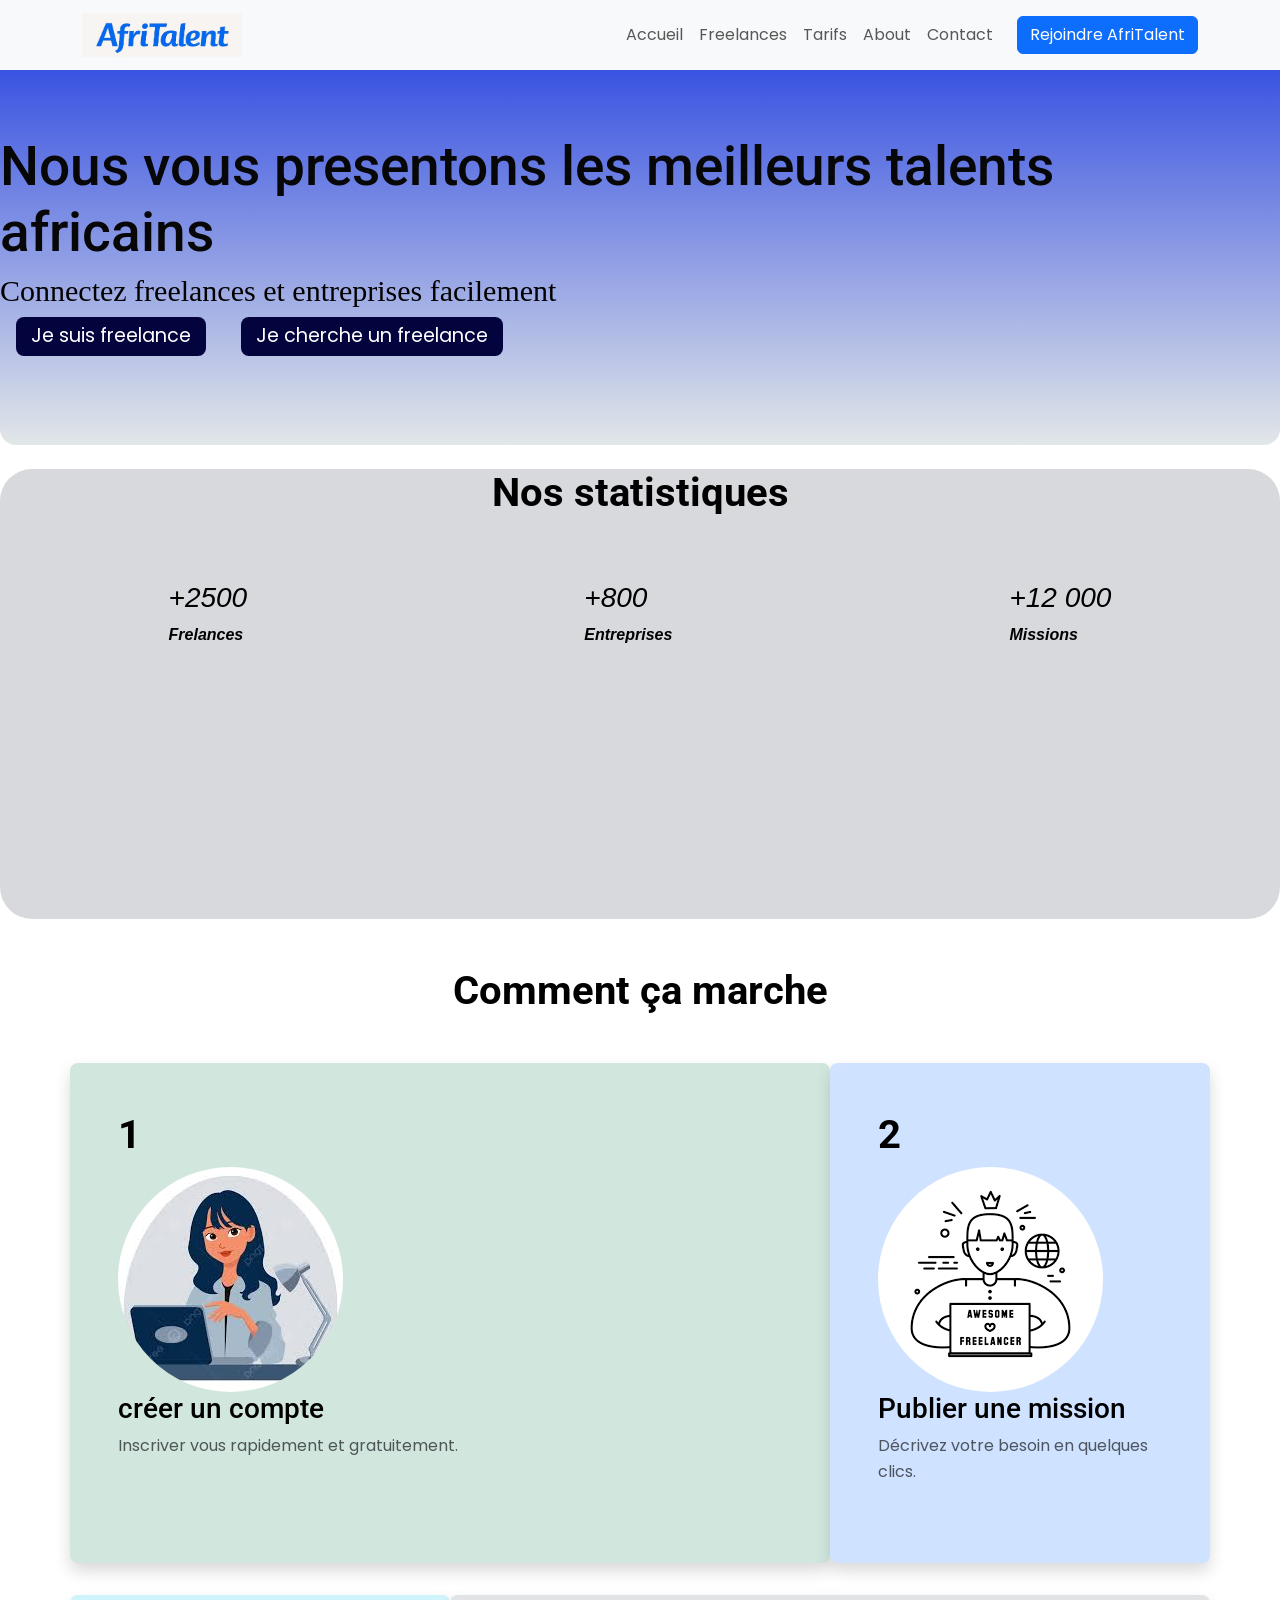
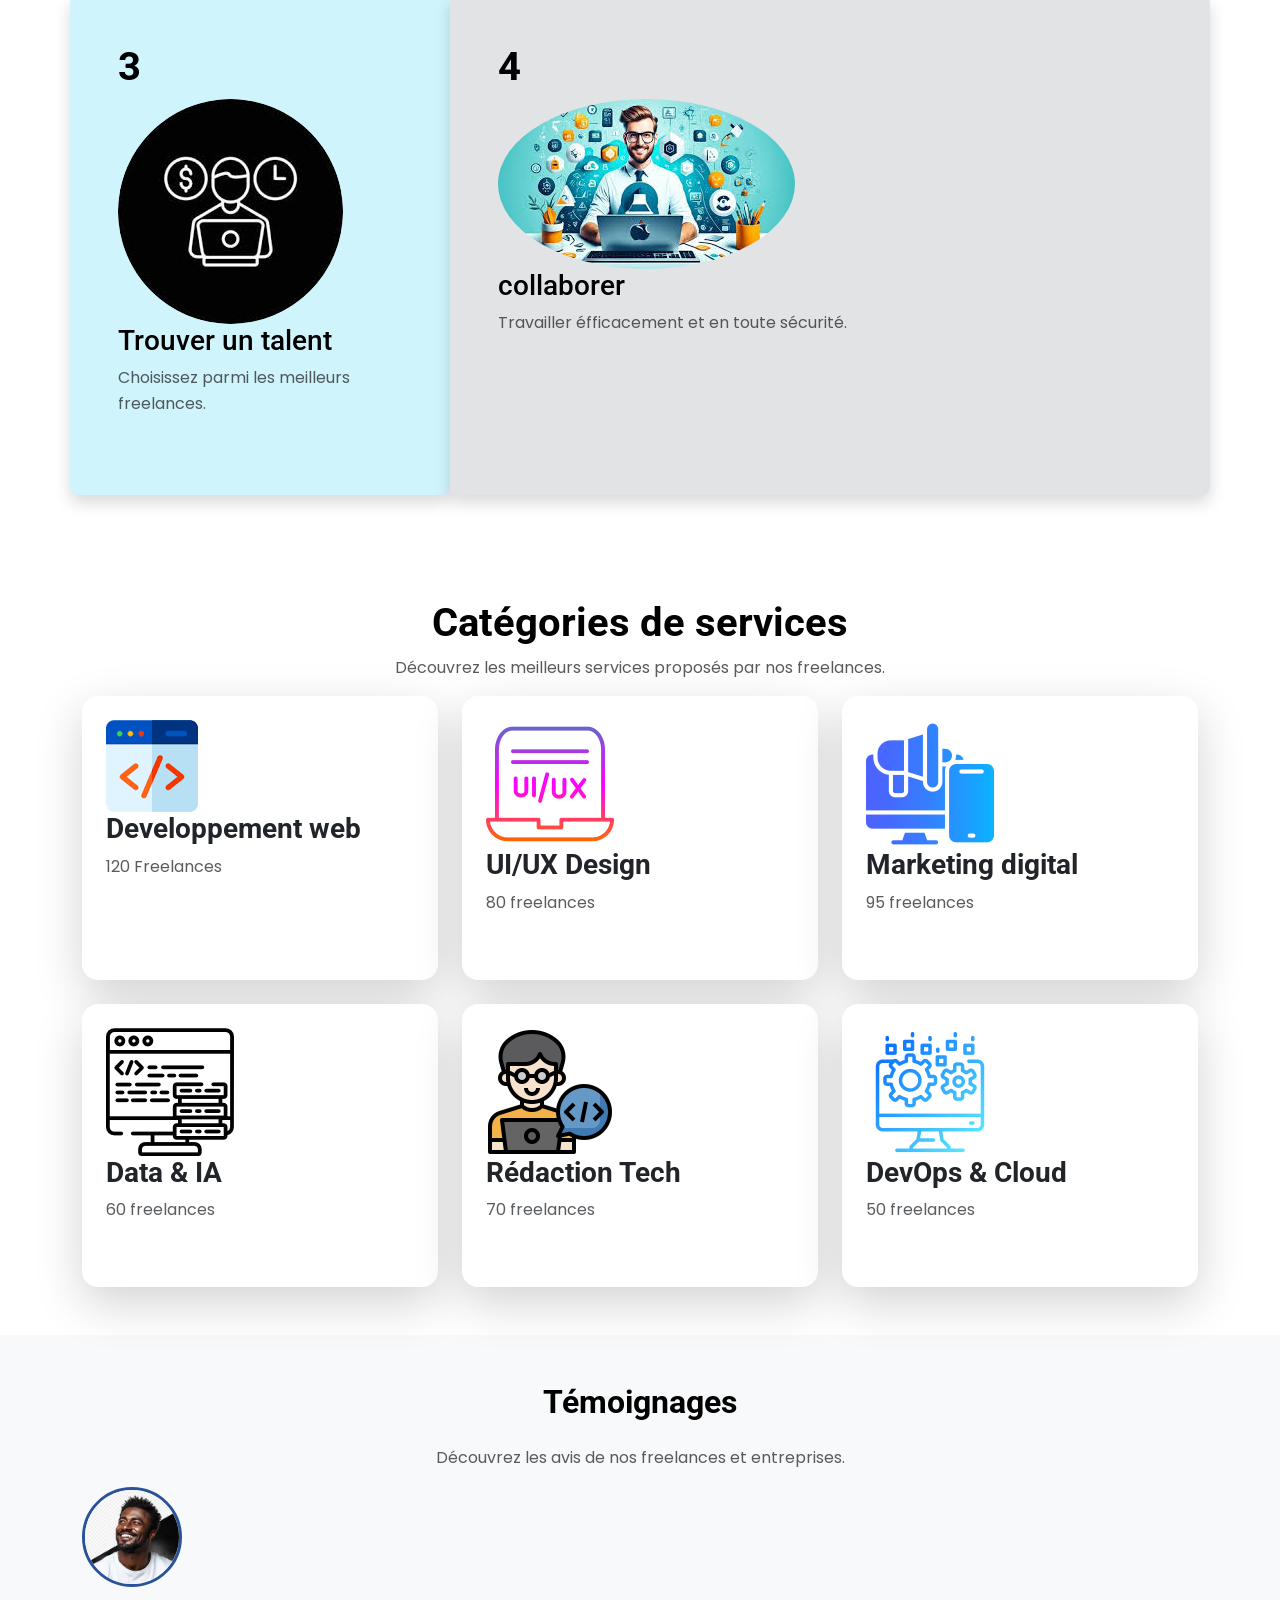
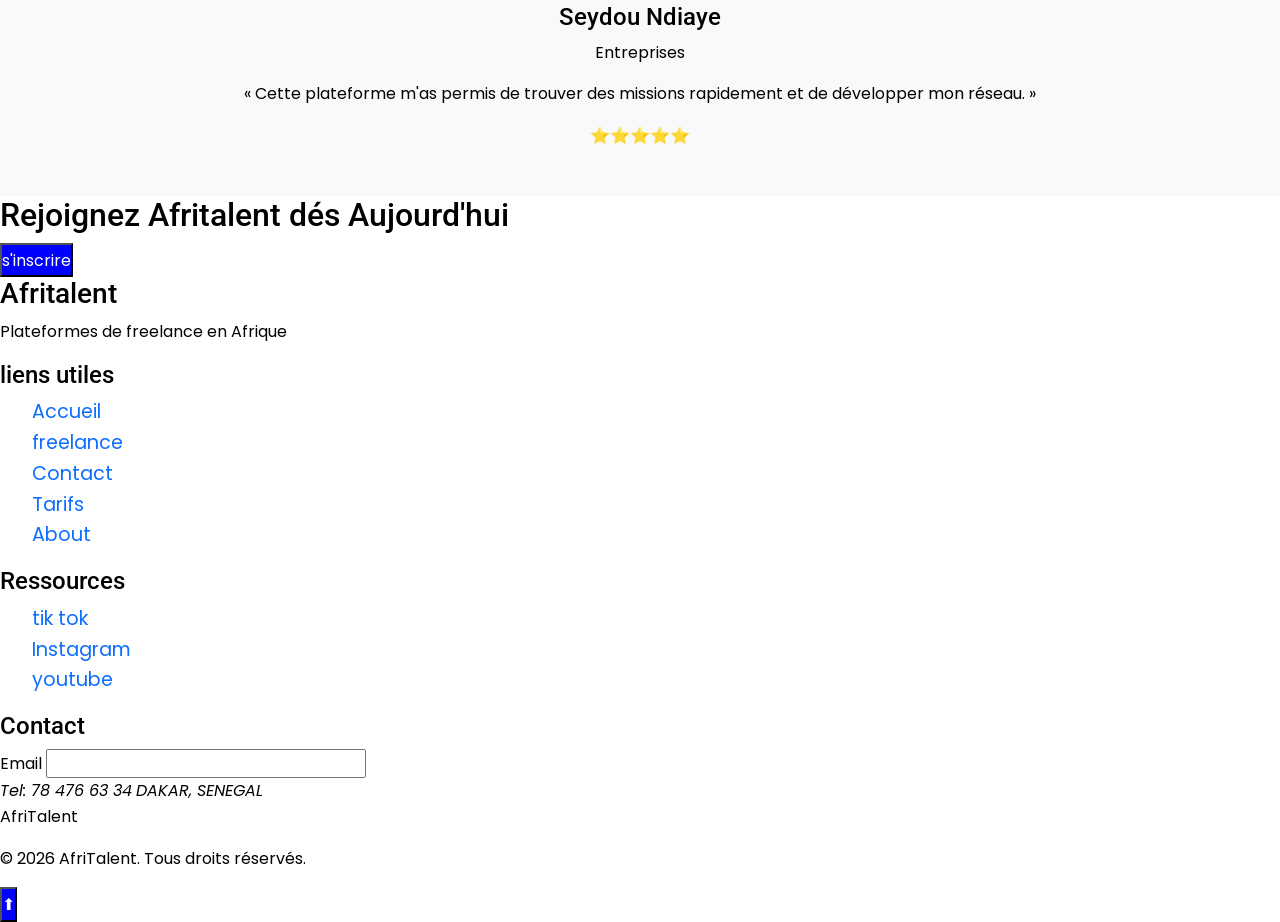
==== commit 879ae653: "CSS : responsive design mobile et tablette, media queries" ====
--- a/index.html
+++ b/index.html
@@ -15,22 +15,25 @@
 <!-- Le contenu de la page sera ajoute ici -->
  <!-- NAVBAR -->
  <header>
-    <div>
-            <nav class="container-fluid">
-                <h1><img src="images/WhatsApp Image 2026-05-24 at 14.20.33.jpeg" class="photos" alt=""></h1>
-            
-                <div  class="headdiv2">
-                    <a href="index.html" class="active">Accueil</a>
-                    <a href="freelances.html" class="active">Freelances</a>
-                    <a href="tarifs.html" class="active">Tarifs</a>
-                    <a href="about.html" class="active">About</a>
-                    <a href="contact.html" class="active">Contact</a>
-                </div>
-            </nav>
-    </div>
-    <div class="">
-        <a href="index.html">Rejoindre</a>
-        </div>
+    <nav class="navbar navbar-expand-lg navbar-light bg-light fixed-top">
+  <div class="container">
+    <a class="navbar-brand" href="index.html"><img src="images/WhatsApp Image 2026-05-24 at 14.20.33.jpeg" class="photos" alt=""></a>
+    <button class="navbar-toggler" type="button" data-bs-toggle="collapse" data-bs-target="#navbarNav">
+      <span class="navbar-toggler-icon"></span>
+    </button>
+    <div class="collapse navbar-collapse" id="navbarNav">
+      <ul class="navbar-nav ms-auto">
+        <li class="nav-item"><a class="nav-link" href="index.html">Accueil</a></li>
+        <li class="nav-item"><a class="nav-link" href="freelances.html">Freelances</a></li>
+        <li class="nav-item"><a class="nav-link" href="tarifs.html">Tarifs</a></li>
+        <li class="nav-item"><a class="nav-link" href="about.html">About</a></li>
+        <li class="nav-item"><a class="nav-link" href="contact.html">Contact</a></li>
+      </ul>
+      <a href="freelances.html" class="btn btn-primary ms-3">Rejoindre AfriTalent</a>
+    </div>
+  </div>
+</nav>
+
 </header>
 
  <!-- HERO -->
@@ -43,8 +46,8 @@
             </div>
 
             <div class="secherodiv4">
-                <button class="mb-4"><a href="">Je suis freelance</a></button>
-                <button class="mb-4"><a href="">Je cherche un freelance</a></button>
+                <button class="m-8 btn btn-primary ms-3"><a href="freelances.html">Je suis freelance</a></button>
+                <button class="m-8 btn btn-primary ms-3"><a href="tarifs.html">Je cherche un freelance</a></button>
             </div>
         </div>
         <!-- <div>
@@ -53,7 +56,7 @@
     </div>
   </section>
   <!-- STAT -->
-
+<div class="mt">
   <h1 class="text-center fw-bold mt-4">Nos statistiques</h1>
      <div class="stats">
         <div class="stat">
@@ -70,6 +73,7 @@
         </div>
         
      </div>
+</div>     
 
      
 
@@ -77,29 +81,29 @@
    <section class="container py-5 ">
     <h1 class="text-center fw-bold mb-5">Comment ça marche</h1>
     <div class="row g-4">
-        <div class="col-lg-8 bg-success-subtle p-5 rounded-4  shadow sec2 mb-2">
+        <div class="col-lg-8 bg-success-subtle p-5 rounded-3 shadow sec2 mb-2">
            <h1 class="fw-bold">1</h1>
-           <span><img src="images/icon R.jpg" alt=""><h3>créer un compte</h3></span>
+           <span><img src="images/icon R.jpg" alt="" class="rounded-circle"><h3>créer un compte</h3></span>
             
             <p class="text-muted">Inscriver vous rapidement et gratuitement.</p>
         </div>
 
-        <div class="col-lg-4 bg-primary-subtle text-white p-5 rounded-4 shadow sec2 mb-2">
+        <div class="col-lg-4 bg-primary-subtle text-white p-5 rounded-3 shadow sec2 mb-2">
            <h1 class="fw-bold  text-black">2</h1>
-           <span><img src="images/icon1.png" alt=""><h3 class="text-black">Publier une mission</h3></span>
+           <span><img src="images/icon1.png" alt="" class="rounded-circle"><h3 class="text-black">Publier une mission</h3></span>
             
             <p class="text-muted">Décrivez votre besoin en quelques clics.</p>
         </div>
 
-        <div class="col-lg-4 bg-info-subtle text-white p-5 rounded-4 shadow sec2 mb-2">
+        <div class="col-lg-4 bg-info-subtle text-white p-5 rounded-3 shadow sec2 mb-2">
            <h1 class="fw-bold  text-black">3</h1>
-           <span><img src="images/icon2.jpg" alt=""><h3 class="text-black">Trouver un talent</h3></span>
+           <span><img src="images/icon2.jpg" alt="" class="rounded-circle"><h3 class="text-black">Trouver un talent</h3></span>
             
             <p class="text-muted">Choisissez parmi les meilleurs freelances.</p>
         </div>
-        <div class="col-lg-8 bg-secondary-subtle p-5 rounded-4 shadow sec2 mb-2">
+        <div class="col-lg-8 bg-secondary-subtle p-5 rounded-3 shadow sec2 mb-2">
            <h1 class="fw-bold">4</h1>
-           <span><img src="images/icon3jpg.jpg" class="sec2img" alt=""><h3>collaborer</h3></span>
+           <span><img src="images/icon3jpg.jpg" class="sec2img rounded-circle" alt=""><h3>collaborer</h3></span>
             
             <p class="text-muted">Travailler éfficacement et en toute sécurité.</p>
         </div>
@@ -115,7 +119,7 @@
 
             <!-- carte 1 -->
             <div class="row g-4">
-                <div class="col-md-6 col-lg-3">
+                <div class="col-md-6 col-lg-4">
                     <div class="card h-100 border-0 shadow-lg rounded-4 p-4 service-card mb-4">
                 <span><img src="images/dev web.png" alt=""><h3 class="fw-bold">Developpement web</h3></span>
                 <p class="text-muted">120 Freelances</p>
@@ -123,7 +127,7 @@
                 </div>
 
             <!-- carte 2 -->
-                <div  class="col-md-6 col-lg-3">
+                <div  class="col-md-6 col-lg-4">
                     <div class="card h-100 border-0 shadow-lg rounded-4 p-4 service-card mb-4">
                 <span><img src="images/cat de service/icion 6.png" alt=""><h3 class="fw-bold">UI/UX Design</h3></span>               
                 <p class="text-muted">80 freelances</p>
@@ -131,7 +135,7 @@
                 </div>
 
            <!-- carte 3 -->
-                <div class="col-md-6 col-lg-3">
+                <div class="col-md-6 col-lg-4">
                     <div class="card h-100 border-0 shadow-lg rounded-4 p-4 service-card mb-4">
                 <span><img src="images/cat de service/marketing.png" alt=""><h3 class="fw-bold">Marketing digital</h3></span>               
                 <p class="text-muted">95 freelances</p>
@@ -139,7 +143,7 @@
                 </div>
 
             <!-- carte 4 -->
-                <div class="col-md-6 col-lg-3">
+                <div class="col-md-6 col-lg-4">
                     <div class="card h-100 border-0 shadow-lg rounded-4 p-4 service-card mb-4">
                 <span><img src="images/cat de service/icon 2.png" alt=""><h3 class="fw-bold">Data & IA</h3></span>              
                 <p class="text-muted">60 freelances</p>
@@ -147,7 +151,7 @@
                 </div>
 
             <!-- carte 5 -->
-                <div class="col-md-6 col-lg-3">
+                <div class="col-md-6 col-lg-4">
                     <div class="card h-100 border-0 shadow-lg rounded-4 p-4 service-card mb-4">
                 <span><img src="images/cat de service/icon 1.png" alt=""><h3 class="fw-bold">Rédaction Tech</h3></span>        
                 <p class="text-muted">70 freelances</p>
@@ -155,7 +159,7 @@
                 </div>
 
             <!-- carte 6 -->
-                <div class="col-md-6 col-lg-3">
+                <div class="col-md-6 col-lg-4">
                     <div class="card h-100 border-0 shadow-lg rounded-4 p-4 service-card mb-4"s>
                 <span><img src="images/cat de service/icon 3.png" alt=""><h3 class="fw-bold">DevOps & Cloud</h3></span>    
                 <p class="text-muted">50 freelances</p>
@@ -202,12 +206,7 @@
                 </div>
             </div>
         </div>
-        <button class="carousel-control-prev" type="button" data-bs-target="#testimonialCarousel" data-bs-slide="prev">
-        <span class="carousel-control-prev-icon"></span>
-      </button>
-      <button class="carousel-control-next" type="button" data-bs-target="#testimonialCarousel" data-bs-slide="next">
-        <span class="carousel-control-next-icon"></span>
-      </button>
+        
     </section>
 
 
@@ -270,6 +269,7 @@
         </p>
         <p> © 2026 AfriTalent. Tous droits réservés.</p>
     </footer> 
+    <button><a href=""></a>⬆</button>
 <!-- Bootstrap 5 via CDN : script JavaScript --> 
 <script 
 src="https://cdn.jsdelivr.net/npm/bootstrap@5.3.0/dist/js/bootstrap.bundle.min.js"
--- a/css/style.css
+++ b/css/style.css
@@ -56,7 +56,7 @@
 a{
     text-decoration: none;
     list-style: none;
-    font-size: x-large;
+    font-size: larger;
 }
 li{
     text-decoration: none;
@@ -89,7 +89,7 @@
 } */
 
 .photos{
-    width: 4em;
+    width: 8em;
 }
 
 
@@ -101,7 +101,8 @@
     align-items: center;
     height: 25em;
     margin-top: 2.8em;
-    background-image: url(/images/image1.png);
+    /* background-image: url(/images/image1.png); */
+    background: linear-gradient(to bottom, rgb(47, 74, 225), rgb(226, 231, 232));
     color: #070707;
     border-radius: 1em;
     background-repeat: no-repeat;
@@ -125,7 +126,7 @@
     padding: 5px 15px;
     border: none;
     margin-right: 15px;
-    background-color: rgb(115, 115, 246);
+    background-color: rgb(3, 3, 61);
     color: #eeefef;
     border-radius: 0.5em;
 
@@ -142,8 +143,20 @@
     display: flex;
     justify-content: space-around;
     margin-top: 2em;
-}
-
+    font-style: oblique;
+    font-weight: bold;
+}
+
+.mt{
+    margin-top: 1em;
+    background: #d7d9dc;
+    height: 50vh;
+    border-radius: 2em;
+}
+
+.stat{
+    margin-top: 2em;
+}
 /* comment ça marche */
 
 .sec2{
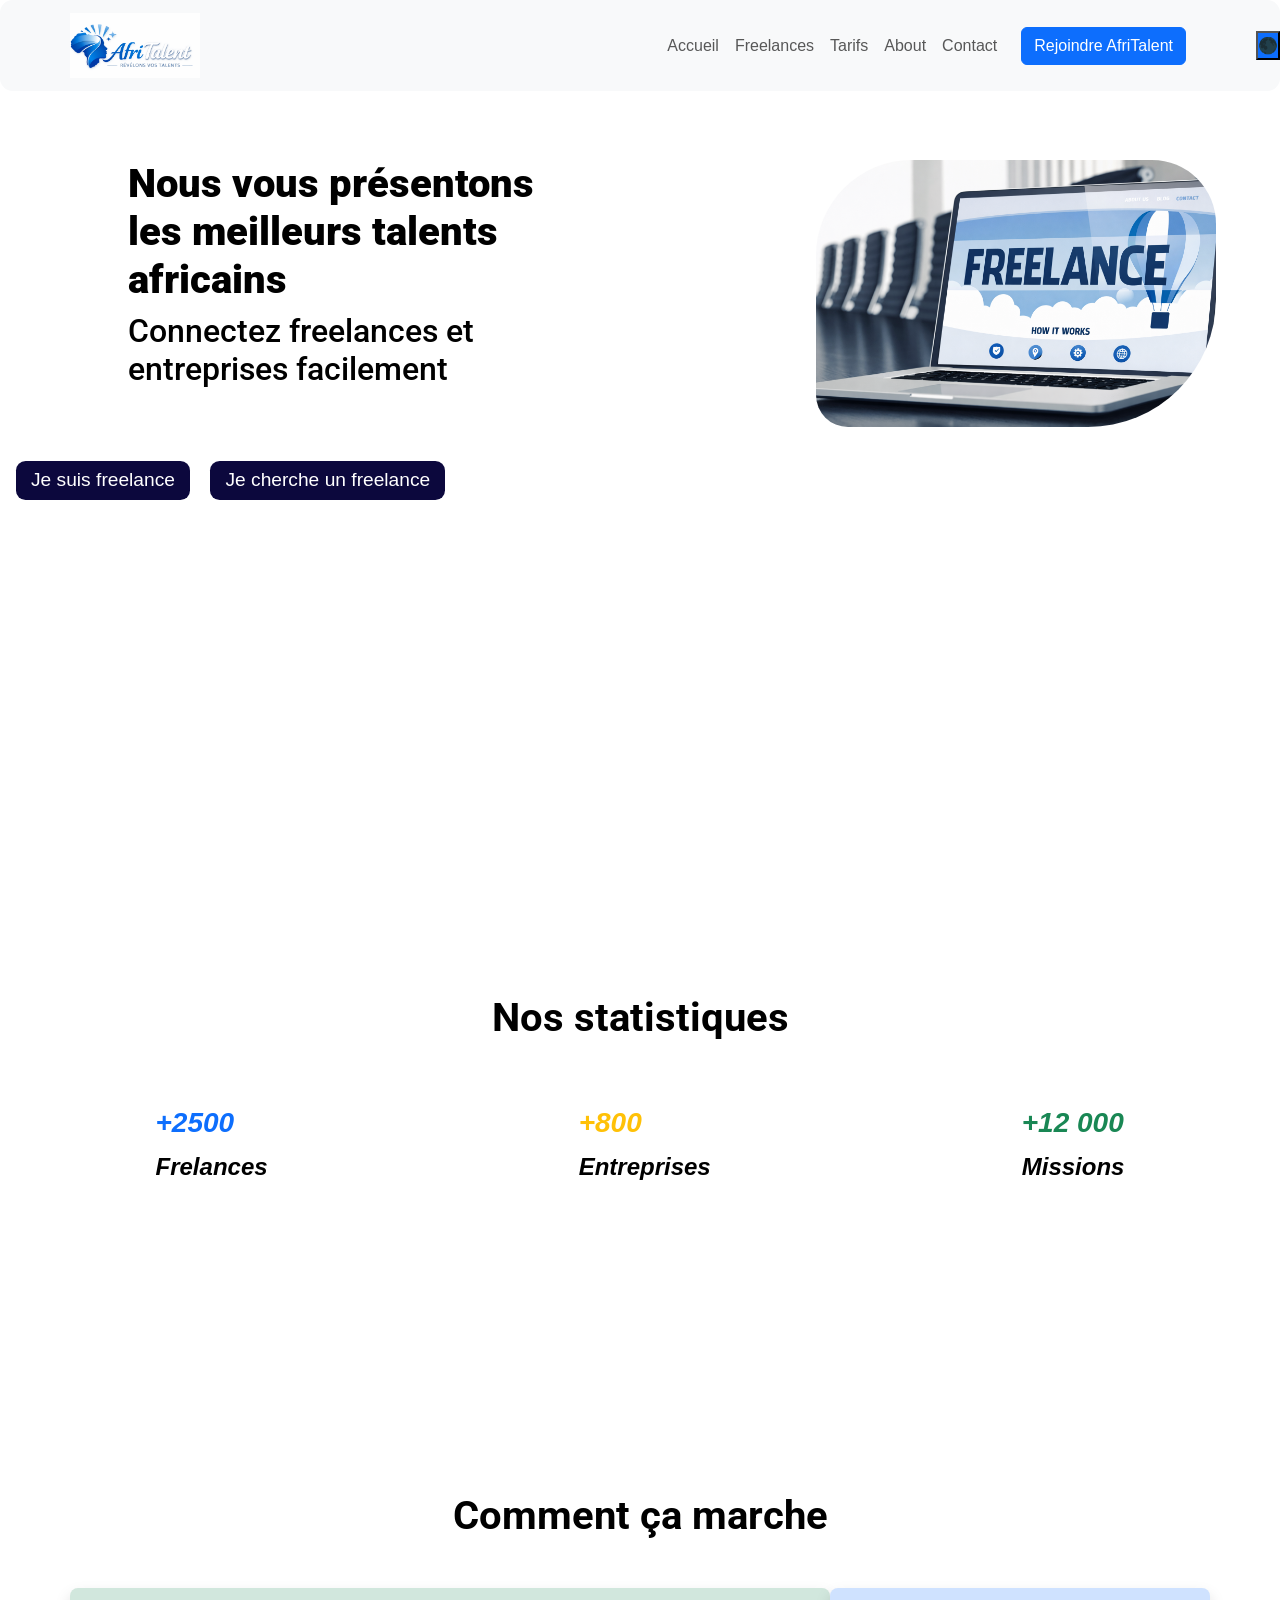
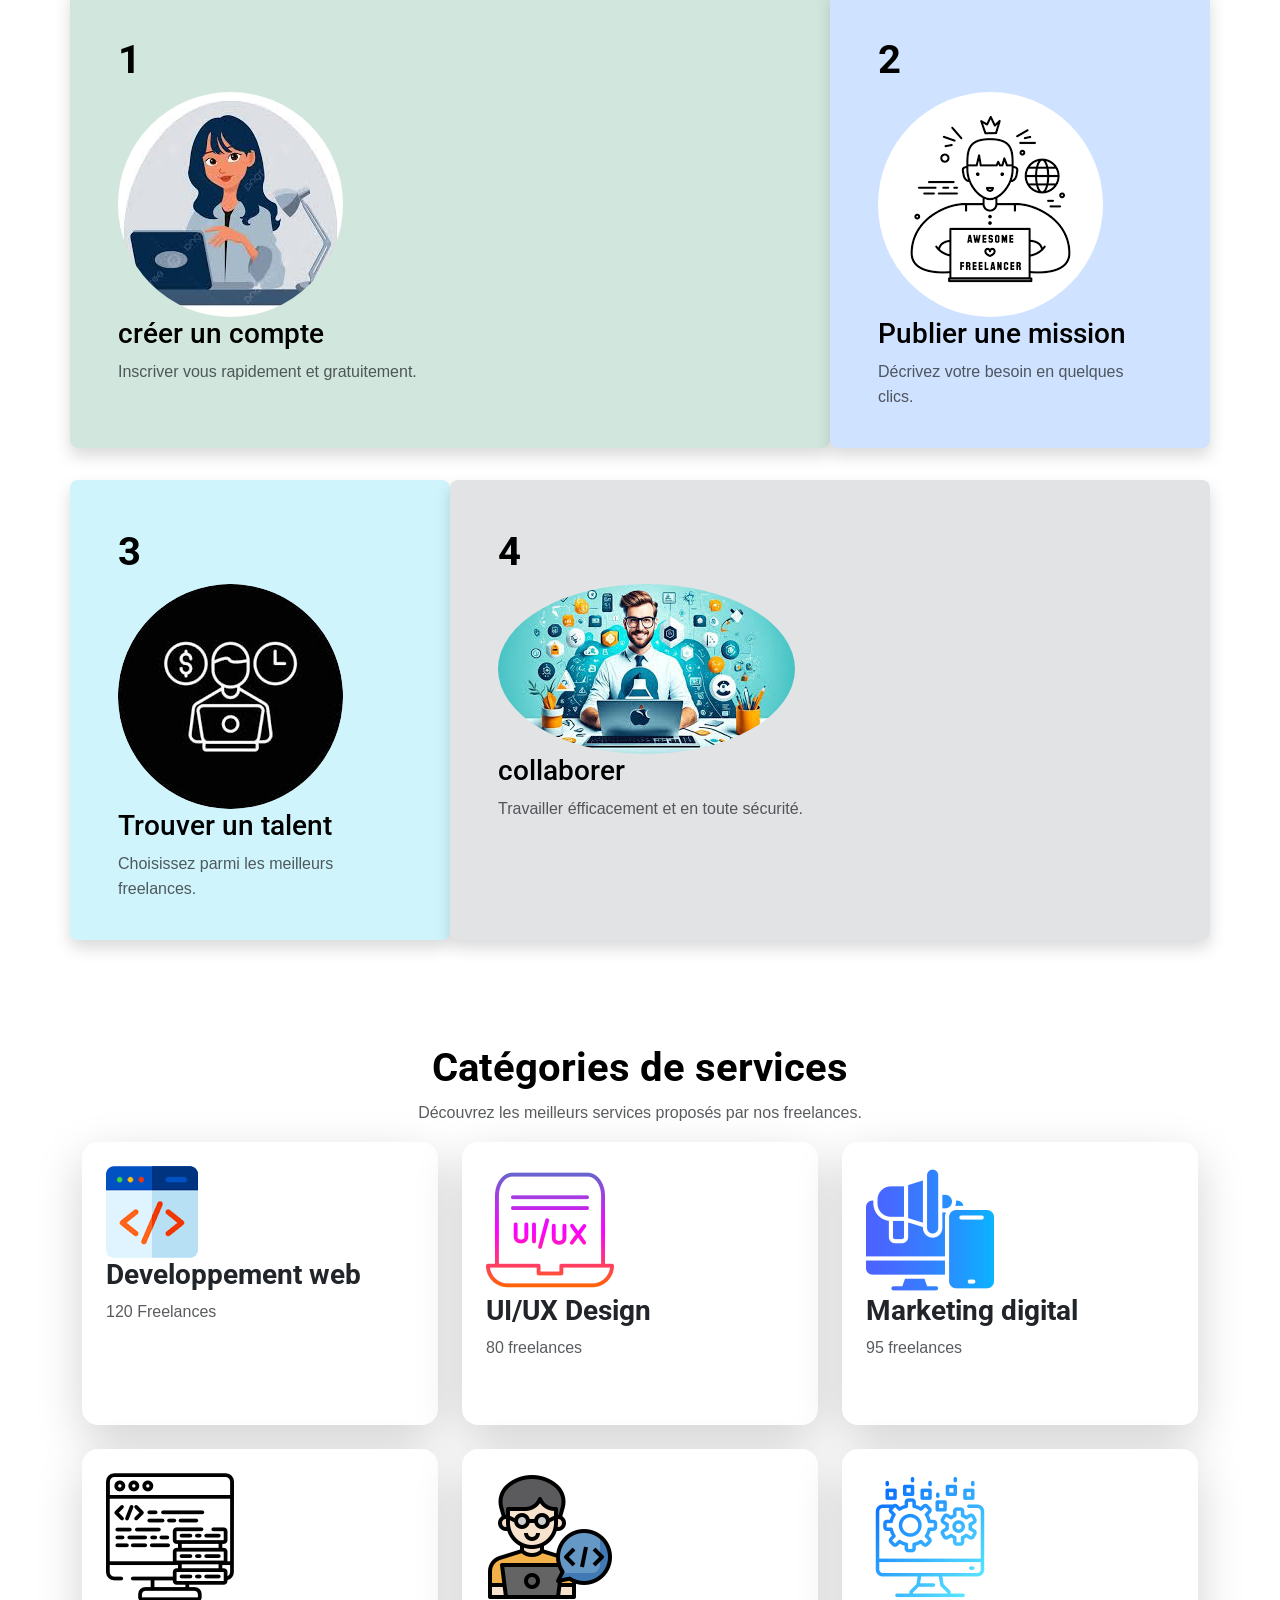
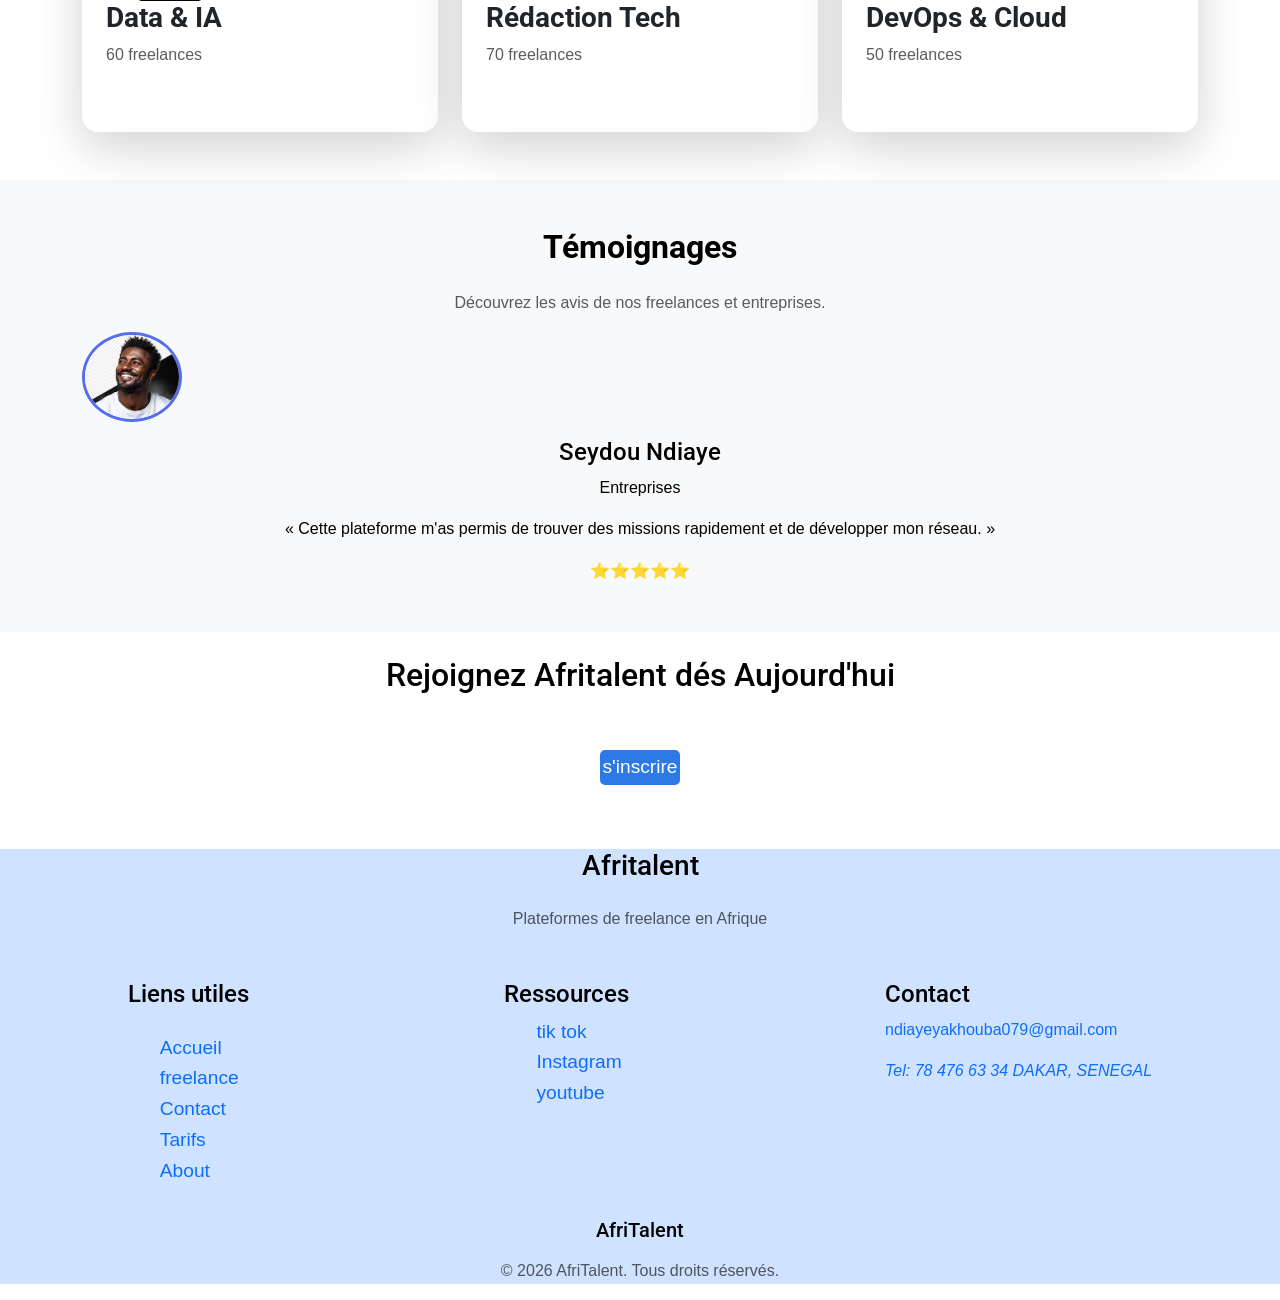
==== commit 535d0fa6: "JS : dark mode avec localStorage, navbar dynamique au scroll" ====
--- a/index.html
+++ b/index.html
@@ -1,176 +1,198 @@
 <!DOCTYPE html>
 <html lang="fr">
-<head> 
-<meta charset="UTF-8"> 
-<meta name="viewport" content="width=device-width, initial-scale=1.0"> 
-<title>AfriTalent — Accueil</title> 
-<!-- Bootstrap 5 via CDN : feuille de style --> 
-<link 
-href="https://cdn.jsdelivr.net/npm/bootstrap@5.3.0/dist/css/bootstrap.min.css"
-rel="stylesheet">  
-<!-- feuille de style--> 
-<link rel="stylesheet" href="css/style.css">
+
+<head>
+    <meta charset="UTF-8">
+    <meta name="viewport" content="width=device-width, initial-scale=1.0">
+    <title>AfriTalent — Accueil</title>
+    <!-- Bootstrap 5 via CDN : feuille de style -->
+    <link href="https://cdn.jsdelivr.net/npm/bootstrap@5.3.0/dist/css/bootstrap.min.css" rel="stylesheet">
+    <!-- feuille de style-->
+    <link rel="stylesheet" href="css/style.css">
 </head>
-<body> 
-<!-- Le contenu de la page sera ajoute ici -->
- <!-- NAVBAR -->
- <header>
-    <nav class="navbar navbar-expand-lg navbar-light bg-light fixed-top">
-  <div class="container">
-    <a class="navbar-brand" href="index.html"><img src="images/WhatsApp Image 2026-05-24 at 14.20.33.jpeg" class="photos" alt=""></a>
-    <button class="navbar-toggler" type="button" data-bs-toggle="collapse" data-bs-target="#navbarNav">
-      <span class="navbar-toggler-icon"></span>
-    </button>
-    <div class="collapse navbar-collapse" id="navbarNav">
-      <ul class="navbar-nav ms-auto">
-        <li class="nav-item"><a class="nav-link" href="index.html">Accueil</a></li>
-        <li class="nav-item"><a class="nav-link" href="freelances.html">Freelances</a></li>
-        <li class="nav-item"><a class="nav-link" href="tarifs.html">Tarifs</a></li>
-        <li class="nav-item"><a class="nav-link" href="about.html">About</a></li>
-        <li class="nav-item"><a class="nav-link" href="contact.html">Contact</a></li>
-      </ul>
-      <a href="freelances.html" class="btn btn-primary ms-3">Rejoindre AfriTalent</a>
+
+<body>
+    <!-- Le contenu de la page sera ajoute ici -->
+    <!-- NAVBAR -->
+    <header>
+        <nav class="navbar navbar-expand-lg navbar-light bg-light fixed-top">
+            <div class="container">
+                <a class="navbar-brand" href="index.html"><img src="images/copilot.png" class="photos" alt=""></a>
+                <button class="navbar-toggler" type="button" data-bs-toggle="collapse" data-bs-target="#navbarNav">
+                    <span class="navbar-toggler-icon"></span>
+                </button>
+                <div class="collapse navbar-collapse" id="navbarNav">
+                    <ul class="navbar-nav ms-auto">
+                        <li class="nav-item"><a class="nav-link" href="index.html">Accueil</a></li>
+                        <li class="nav-item"><a class="nav-link" href="freelances.html">Freelances</a></li>
+                        <li class="nav-item"><a class="nav-link" href="tarifs.html">Tarifs</a></li>
+                        <li class="nav-item"><a class="nav-link" href="about.html">About</a></li>
+                        <li class="nav-item"><a class="nav-link" href="contact.html">Contact</a></li>
+                    </ul>
+                    <a href="freelances.html" class="btn btn-primary ms-3">Rejoindre AfriTalent</a>
+                </div>
+            </div>
+            <button id="theme-toggle" class="bg-primary">🌑</button>
+            </div>
+        </nav>
+    </header>
+
+    <!-- HERO -->
+    <section class="sechero">
+        <div class="display">
+            <div>
+                <div class="herodiv3">
+                    <h1 class="herodiv3h1 col-lg-8">Nous vous présentons les meilleurs talents africains</h1>
+                    <h2 class="col-lg-8">Connectez freelances et entreprises facilement</h2>
+                </div>
+
+                <div class="secherodiv4">
+                    <button class="m-8 btn btn-primary ms-3"><a href="freelances.html">Je suis freelance</a></button>
+                    <button class="m-8   btn btn-primary ms-3"><a href="tarifs.html">Je cherche un
+                            freelance</a></button>
+                </div>
+            </div>
+            <div>
+                <img src="images/freelances 3.png" alt="illustration" class="imghero">
+            </div>
+
+        </div>
+    </section>
+    <!-- STAT -->
+    <div class="mt">
+        <h1 class="text-center fw-bold mt-4">Nos statistiques</h1>
+        <div class="stats">
+            <div class="stat">
+                <h3 class="fw-bold text-primary">+2500</h3>
+                <p class="fs-4">Frelances</p>
+            </div>
+            <div class="stat">
+                <h3 class="fw-bold text-warning">+800</h3>
+                <p class="fs-4">Entreprises</p>
+            </div>
+            <div class="stat">
+                <h3 class="fw-bold text-success"> +12 000</h3>
+                <p class="fs-4">Missions</p>
+            </div>
+
+        </div>
     </div>
-  </div>
-</nav>
-
-</header>
-
- <!-- HERO -->
-  <section class="sechero">
-    <div class="secherodiv1">
-<div>
-            <div class="herodiv3">
-                <h1>Nous vous presentons les meilleurs talents africains</h1>
-                <h2>Connectez freelances et entreprises facilement</h2>
-            </div>
-
-            <div class="secherodiv4">
-                <button class="m-8 btn btn-primary ms-3"><a href="freelances.html">Je suis freelance</a></button>
-                <button class="m-8 btn btn-primary ms-3"><a href="tarifs.html">Je cherche un freelance</a></button>
-            </div>
-        </div>
-        <!-- <div>
-            <img src="images/image 1.png" class="secheroimg" alt="illustration">
-        </div> -->
-    </div>
-  </section>
-  <!-- STAT -->
-<div class="mt">
-  <h1 class="text-center fw-bold mt-4">Nos statistiques</h1>
-     <div class="stats">
-        <div class="stat">
-            <h3>+2500</h3>
-            <p>Frelances</p>
-        </div>
-        <div class="stat">
-            <h3>+800</h3>
-            <p>Entreprises</p>
-        </div>
-        <div class="stat">
-            <h3> +12 000</h3>
-            <p>Missions</p>
-        </div>
-        
-     </div>
-</div>     
-
-     
-
-  <!-- comment ça marche -->
-   <section class="container py-5 ">
-    <h1 class="text-center fw-bold mb-5">Comment ça marche</h1>
-    <div class="row g-4">
-        <div class="col-lg-8 bg-success-subtle p-5 rounded-3 shadow sec2 mb-2">
-           <h1 class="fw-bold">1</h1>
-           <span><img src="images/icon R.jpg" alt="" class="rounded-circle"><h3>créer un compte</h3></span>
-            
-            <p class="text-muted">Inscriver vous rapidement et gratuitement.</p>
-        </div>
-
-        <div class="col-lg-4 bg-primary-subtle text-white p-5 rounded-3 shadow sec2 mb-2">
-           <h1 class="fw-bold  text-black">2</h1>
-           <span><img src="images/icon1.png" alt="" class="rounded-circle"><h3 class="text-black">Publier une mission</h3></span>
-            
-            <p class="text-muted">Décrivez votre besoin en quelques clics.</p>
-        </div>
-
-        <div class="col-lg-4 bg-info-subtle text-white p-5 rounded-3 shadow sec2 mb-2">
-           <h1 class="fw-bold  text-black">3</h1>
-           <span><img src="images/icon2.jpg" alt="" class="rounded-circle"><h3 class="text-black">Trouver un talent</h3></span>
-            
-            <p class="text-muted">Choisissez parmi les meilleurs freelances.</p>
-        </div>
-        <div class="col-lg-8 bg-secondary-subtle p-5 rounded-3 shadow sec2 mb-2">
-           <h1 class="fw-bold">4</h1>
-           <span><img src="images/icon3jpg.jpg" class="sec2img rounded-circle" alt=""><h3>collaborer</h3></span>
-            
-            <p class="text-muted">Travailler éfficacement et en toute sécurité.</p>
-        </div>
-        
-    </div>
-   </section>
-
-   <!-- Categories services -->
+
+
+    <!-- comment ça marche -->
+    <section class="container py-5 ">
+        <h1 class="text-center fw-bold mb-5">Comment ça marche</h1>
+        <div class="row g-4">
+            <div class="col-lg-8 bg-success-subtle p-5 rounded-3 shadow sec2 mb-2">
+                <h1 class="fw-bold">1</h1>
+                <span><img src="images/icon R.jpg" alt="" class="rounded-circle">
+                    <h3>créer un compte</h3>
+                </span>
+
+                <p class="text-muted">Inscriver vous rapidement et gratuitement.</p>
+            </div>
+
+            <div class="col-lg-4 bg-primary-subtle text-white p-5 rounded-3 shadow sec2 mb-2">
+                <h1 class="fw-bold  text-black">2</h1>
+                <span><img src="images/icon1.png" alt="" class="rounded-circle">
+                    <h3 class="text-black">Publier une mission</h3>
+                </span>
+
+                <p class="text-muted">Décrivez votre besoin en quelques clics.</p>
+            </div>
+
+            <div class="col-lg-4 bg-info-subtle text-white p-5 rounded-3 shadow sec2 mb-2">
+                <h1 class="fw-bold  text-black">3</h1>
+                <span><img src="images/icon2.jpg" alt="" class="rounded-circle">
+                    <h3 class="text-black">Trouver un talent</h3>
+                </span>
+
+                <p class="text-muted">Choisissez parmi les meilleurs freelances.</p>
+            </div>
+            <div class="col-lg-8 bg-secondary-subtle p-5 rounded-3 shadow sec2 mb-2">
+                <h1 class="fw-bold">4</h1>
+                <span><img src="images/icon3jpg.jpg" class="sec2img rounded-circle" alt="">
+                    <h3>collaborer</h3>
+                </span>
+
+                <p class="text-muted">Travailler éfficacement et en toute sécurité.</p>
+            </div>
+
+        </div>
+    </section>
+
+    <!-- Categories services -->
     <section class="container py-5">
         <h1 class="fw-bold text-center">Catégories de services</h1>
         <p class="text-muted text-center">Découvrez les meilleurs services proposés par nos freelances.</p>
-    <div>
+        <div>
 
             <!-- carte 1 -->
             <div class="row g-4">
                 <div class="col-md-6 col-lg-4">
                     <div class="card h-100 border-0 shadow-lg rounded-4 p-4 service-card mb-4">
-                <span><img src="images/dev web.png" alt=""><h3 class="fw-bold">Developpement web</h3></span>
-                <p class="text-muted">120 Freelances</p>
-                    </div>
-                </div>
-
-            <!-- carte 2 -->
-                <div  class="col-md-6 col-lg-4">
-                    <div class="card h-100 border-0 shadow-lg rounded-4 p-4 service-card mb-4">
-                <span><img src="images/cat de service/icion 6.png" alt=""><h3 class="fw-bold">UI/UX Design</h3></span>               
-                <p class="text-muted">80 freelances</p>
-                    </div>
-                </div>
-
-           <!-- carte 3 -->
-                <div class="col-md-6 col-lg-4">
-                    <div class="card h-100 border-0 shadow-lg rounded-4 p-4 service-card mb-4">
-                <span><img src="images/cat de service/marketing.png" alt=""><h3 class="fw-bold">Marketing digital</h3></span>               
-                <p class="text-muted">95 freelances</p>
-                    </div>
-                </div>
-
-            <!-- carte 4 -->
-                <div class="col-md-6 col-lg-4">
-                    <div class="card h-100 border-0 shadow-lg rounded-4 p-4 service-card mb-4">
-                <span><img src="images/cat de service/icon 2.png" alt=""><h3 class="fw-bold">Data & IA</h3></span>              
-                <p class="text-muted">60 freelances</p>
-                    </div>
-                </div>
-
-            <!-- carte 5 -->
-                <div class="col-md-6 col-lg-4">
-                    <div class="card h-100 border-0 shadow-lg rounded-4 p-4 service-card mb-4">
-                <span><img src="images/cat de service/icon 1.png" alt=""><h3 class="fw-bold">Rédaction Tech</h3></span>        
-                <p class="text-muted">70 freelances</p>
-                    </div>
-                </div>
-
-            <!-- carte 6 -->
-                <div class="col-md-6 col-lg-4">
-                    <div class="card h-100 border-0 shadow-lg rounded-4 p-4 service-card mb-4"s>
-                <span><img src="images/cat de service/icon 3.png" alt=""><h3 class="fw-bold">DevOps & Cloud</h3></span>    
-                <p class="text-muted">50 freelances</p>
-                    </div>
-                </div>
-    </div>
+                        <span><img src="images/dev web.png" alt="">
+                            <h3 class="fw-bold">Developpement web</h3>
+                        </span>
+                        <p class="text-muted">120 Freelances</p>
+                    </div>
+                </div>
+
+                <!-- carte 2 -->
+                <div class="col-md-6 col-lg-4">
+                    <div class="card h-100 border-0 shadow-lg rounded-4 p-4 service-card mb-4">
+                        <span><img src="images/cat de service/icion 6.png" alt="">
+                            <h3 class="fw-bold">UI/UX Design</h3>
+                        </span>
+                        <p class="text-muted">80 freelances</p>
+                    </div>
+                </div>
+
+                <!-- carte 3 -->
+                <div class="col-md-6 col-lg-4">
+                    <div class="card h-100 border-0 shadow-lg rounded-4 p-4 service-card mb-4">
+                        <span><img src="images/cat de service/marketing.png" alt="">
+                            <h3 class="fw-bold">Marketing digital</h3>
+                        </span>
+                        <p class="text-muted">95 freelances</p>
+                    </div>
+                </div>
+
+                <!-- carte 4 -->
+                <div class="col-md-6 col-lg-4">
+                    <div class="card h-100 border-0 shadow-lg rounded-4 p-4 service-card mb-4">
+                        <span><img src="images/cat de service/icon 2.png" alt="">
+                            <h3 class="fw-bold">Data & IA</h3>
+                        </span>
+                        <p class="text-muted">60 freelances</p>
+                    </div>
+                </div>
+
+                <!-- carte 5 -->
+                <div class="col-md-6 col-lg-4">
+                    <div class="card h-100 border-0 shadow-lg rounded-4 p-4 service-card mb-4">
+                        <span><img src="images/cat de service/icon 1.png" alt="">
+                            <h3 class="fw-bold">Rédaction Tech</h3>
+                        </span>
+                        <p class="text-muted">70 freelances</p>
+                    </div>
+                </div>
+
+                <!-- carte 6 -->
+                <div class="col-md-6 col-lg-4">
+                    <div class="card h-100 border-0 shadow-lg rounded-4 p-4 service-card mb-4" s>
+                        <span><img src="images/cat de service/icon 3.png" alt="">
+                            <h3 class="fw-bold">DevOps & Cloud</h3>
+                        </span>
+                        <p class="text-muted">50 freelances</p>
+                    </div>
+                </div>
+            </div>
     </section>
 
     <!-- TEMOIGNAGES -->
 
-    <section id="testimonials" class="py-5 bg-light">
+    <section id="testimonials" class="py-5  text-black bg-light">
         <div class="container">
             <h2 class="fw-bold text-center mb-4">Témoignages</h2>
             <p class="text-muted text-center">Découvrez les avis de nos freelances et entreprises.</p>
@@ -179,25 +201,26 @@
             <div id="testimonialCarousel" class="carousel slide" data-bs-ride="carousel">
                 <div class="carousel-inner">
                     <div class="carousel-item active text-center col-md-6 col-lg-3">
-                        <img src="images/témoignage/photo 1.jpg"  class="rounded-circle mb-3 img-fluid" alt="">
+                        <img src="images/témoignage/photo 1.jpg" class="rounded-circle mb-3 img-fluid" alt="">
                         <h4>Seydou Ndiaye</h4>
                         <p>Entreprises</p>
-                        <p>« Cette plateforme m'as permis de trouver des missions rapidement et de développer mon réseau. »</p>
+                        <p>« Cette plateforme m'as permis de trouver des missions rapidement et de développer mon
+                            réseau. »</p>
                         <span>⭐⭐⭐⭐⭐</span>
                     </div>
-                
-                
+
+
                     <div class="carousel-item  text-center col-md-6 col-lg-3">
-                        <img src="images/témoignage/photo 2.jpg"  class="rounded-circle mb-3" alt="">
+                        <img src="images/témoignage/photo 2.jpg" class="rounded-circle mb-3" alt="">
                         <h4>Fatoumata Sakho</h4>
                         <p>freelance</p>
                         <p>« Grâce aux freelances, nous avons pu accélérer nos projets et gagner en flexibilité. »</p>
                         <span>⭐⭐⭐⭐⭐</span>
                     </div>
-                
-                
+
+
                     <div class="carousel-item text-center col-md-6 col-lg-3">
-                        <img src="images/témoignage/photo 3.jpg"  class="rounded-circle mb-3" alt="">
+                        <img src="images/témoignage/photo 3.jpg" class="rounded-circle mb-3" alt="">
                         <h4>Yaya Ndiaye</h4>
                         <p>Start UP</p>
                         <p>« Une communauté dynamique et des opportunités variées, je recommande vivement. »</p>
@@ -206,7 +229,7 @@
                 </div>
             </div>
         </div>
-        
+
     </section>
 
 
@@ -215,24 +238,24 @@
     <section>
         <div>
             <img src="" alt="">
-            <div>
-            <h2>Rejoignez Afritalent dés Aujourd'hui</h2>
-            <button><a href=""></a>s'inscrire</button>
+            <h2 class="mt-4 text-center ">Rejoignez Afritalent dés Aujourd'hui</h2>
+            <div class="btncta">
+                <button class="mt-4 text-center"><a href="tarifs.html" class="text-white">s'inscrire</a></button>
             </div>
         </div>
     </section>
 
     <!-- FOOTER -->
 
-    <footer>
-        <div>
-            <div>
-                <h3>Afritalent</h3>
-                <p>Plateformes de freelance en Afrique</p>
-            </div>
-            <div>
-                <h4>liens utiles</h4>
-                <ul>
+    <footer class="bg-primary-subtle text-black">
+        <div class="text-center mt-4">
+            <h3>Afritalent</h3>
+            <p class="text-muted mt-4">Plateformes de freelance en Afrique</p>
+        </div>
+        <div class="ulfooter">
+            <div class="text-center">
+                <h4 class="text-center">Liens utiles</h4>
+                <ul class="mt-4">
                     <li><a href="index.html">Accueil</a></li>
                     <li><a href="freelances.html">freelance</a></li>
                     <li><a href="contact.html">Contact</a></li>
@@ -242,22 +265,19 @@
             </div>
 
             <div>
-                <h4>Ressources</h4>
+                <h4 class="text-center">Ressources</h4>
                 <ul>
                     <li><a href="">tik tok</a></li>
                     <li><a href="">Instagram</a></li>
                     <li><a href="">youtube</a></li>
                 </ul>
             </div>
-            <div>
+            <div class="contact">
                 <h4>Contact</h4>
-                <div>
-                    <form action="">
-                    <label for="">Email</label>
-                    <input type="email">
-                    </form>
-                </div>
-                <div>
+                <div class="text-primary">
+                    <p class="text-primary">ndiayeyakhouba079@gmail.com</p>
+                </div>
+                <div class="text-primary">
                     <i>Tel: 78 476 63 34</i>
                     <i></i>
                     <i>DAKAR, SENEGAL</i>
@@ -265,16 +285,15 @@
             </div>
         </div>
         <p>
-            <span>AfriTalent</span> 
+        <h5 class="text-center">AfriTalent</h5>
         </p>
-        <p> © 2026 AfriTalent. Tous droits réservés.</p>
-    </footer> 
-    <button><a href=""></a>⬆</button>
-<!-- Bootstrap 5 via CDN : script JavaScript --> 
-<script 
-src="https://cdn.jsdelivr.net/npm/bootstrap@5.3.0/dist/js/bootstrap.bundle.min.js"
-></script> 
-<!-- script JavaScript --> 
-<script src="js/main.js"></script>    
+        <p class="text-center text-muted">© 2026 AfriTalent. Tous droits réservés.</p>
+    </footer>
+    <button id="backToTop" class="btn btn-primary">⬆</button>
+    <!-- Bootstrap 5 via CDN : script JavaScript -->
+    <script src="https://cdn.jsdelivr.net/npm/bootstrap@5.3.0/dist/js/bootstrap.bundle.min.js"></script>
+    <!-- script JavaScript -->
+    <script src="js/main.js"></script>
 </body>
+
 </html>
--- a/css/style.css
+++ b/css/style.css
@@ -2,9 +2,8 @@
 
 @import url('https://fonts.googleapis.com/css2?family=Poppins:wght@300;400;500;600&family=Roboto:wght@400;700&display=swap');
 
-
-:root{
-    --primary-color: blue;
+:root {
+    --primary-color: rgb(45, 45, 202);
     --secondary-color: black;
     --light-color: white;
     --dark-color: black;
@@ -13,35 +12,44 @@
     --spacing: 20px;
 }
 
-
-body{
+body {
     font-family: var(--main-font);
-
-}
-h1,h2,h3,h4,h5,h6{
+    font-family: 'Lucida Sans', 'Lucida Sans Regular', 'Lucida Grande', 'Lucida Sans Unicode', Geneva, Verdana, sans-serif;
+
+}
+
+h1,
+h2,
+h3,
+h4,
+h5,
+h6 {
     font-family: var(--title-font)
 }
 
-body{
+body {
     background-color: var(--light-color);
     color: var(--secondary-color);
 }
 
-button{
+button {
     background-color: var(--primary-color);
+
     color: white;
 }
 
-*{
+
+* {
     margin: 0;
     padding: 0;
     box-sizing: border-box;
 }
 
-body{
+body {
     line-height: 1.6;
 }
-img{
+
+img {
     max-width: 100%;
     display: block;
 
@@ -49,35 +57,37 @@
 
 /* header */
 
-.container-fluid{
+.container-fluid {
     position: fixed;
     padding-bottom: 1.7em;
 }
-a{
+
+a {
     text-decoration: none;
     list-style: none;
     font-size: larger;
 }
-li{
+
+li {
     text-decoration: none;
     list-style: none;
     display: flex;
     flex-direction: row;
-     
-}
-
-.headdiv1{
+
+}
+
+.headdiv1 {
     padding-bottom: 10em;
 }
 
-
-nav{
+nav {
     display: flex;
     flex-direction: row;
     justify-content: space-between;
     justify-content: flex-end;
     justify-content: space-around;
-    background-color: #f2f4f5;
+    background-color: white;
+    border-radius: 0.8em;
 }
 
 /* ul{
@@ -88,58 +98,89 @@
     text-align: end;
 } */
 
-.photos{
-    width: 8em;
+.photos {
+    width: 6.5em;
+
 }
 
 
 /* section hero */
 
-.sechero{
-    display: flex;
-    justify-content: space-between;
-    align-items: center;
-    height: 25em;
-    margin-top: 2.8em;
-    /* background-image: url(/images/image1.png); */
-    background: linear-gradient(to bottom, rgb(47, 74, 225), rgb(226, 231, 232));
-    color: #070707;
-    border-radius: 1em;
-    background-repeat: no-repeat;
-       
-}
-
-.secherodiv1 h1{
+
+
+.sechero {
+    display: flex;
+    justify-content: center;
+    flex-direction: row;
+    justify-content: space-around;
+    height: 90vh;
+    margin-top: 10em;
+}
+
+.secherodiv1 h1 {
     font-size: 55px;
 }
-.secherodiv1 h2{
+
+.secherodiv1 h2 {
     font-size: 30px;
     color: black;
     font-family: 'Times New Roman', Times, serif;
     list-style: circle;
 }
 
-.herodiv3{
+.herodiv3 {
     font-weight: 800;
-}
-.secherodiv4 button{
+    margin-left: 8em;
+
+}
+
+.herodiv3h1 {
+    font-weight: 900;
+}
+
+.secherodiv4 button {
     padding: 5px 15px;
     border: none;
-    margin-right: 15px;
-    background-color: rgb(3, 3, 61);
+    margin-left: 8em;
+    background-color: rgb(12, 8, 61);
     color: #eeefef;
-    border-radius: 0.5em;
-
-}
-
-.secherodiv4 button a{
+    border-radius: 0.6em;
+    margin-top: 4em;
+
+}
+
+.secherodiv4 button a {
     color: white;
     font-size: larger;
 }
 
+.imghero {
+    max-width: 400px;
+    border-radius: 6em 4em 8em 2em;
+    margin-right: 4em;
+}
+
+/* button dark and light */
+
+.dark-mode {
+    background: black;
+    color: white;
+    padding-right: 0em;
+}
+
+
+
+
+
+.display {
+    display: flex;
+    flex-direction: row;
+
+}
+
 /* statistique */
 
-.stats{
+.stats {
     display: flex;
     justify-content: space-around;
     margin-top: 2em;
@@ -147,59 +188,193 @@
     font-weight: bold;
 }
 
-.mt{
+.mt {
     margin-top: 1em;
-    background: #d7d9dc;
+    /* background: #d7d9dc; */
     height: 50vh;
     border-radius: 2em;
 }
 
-.stat{
+.stat {
     margin-top: 2em;
 }
+
 /* comment ça marche */
 
-.sec2{
-    block-size: 500px;
-}
- /* categories de services */
-
- .height{
+.sec2 {
+    block-size: 460px;
+}
+
+
+/* categories de services */
+
+.height {
     height: 15em;
- }
-
- .service-card{
+}
+
+.service-card {
     transition: 0.3s;
     border-radius: 20pxp;
- }
-
- .service-card:hover{
+}
+
+.service-card:hover {
     transform: translateY(-10px);
     box-shadow: 0 15px 25px rgba(0, 0, 0, 0.2);
- }
-
-
- /* temoignage */
-
-
-
-
-
-
-
-
-
- #testimonials img {
-  width: 100px;
-  height: 100px;
-  object-fit: cover;
-  border: 3px solid #2a5298;
+}
+
+
+/* temoignage */
+
+
+#testimonials img {
+    width: 100px;
+    height: 90px;
+    object-fit: cover;
+    border: 3px solid #0d31e6b0;
 }
 
 .stars {
-  font-size: 1.2rem;
-  color: #ebbf13;
-}
-
-
-
+    font-size: 1.2rem;
+    color: #ebbf13;
+}
+
+
+
+
+
+#backToTop {
+    position: fixed;
+    bottom: 30px;
+    right: 30px;
+    display: none;
+    /* caché par défaut */
+    z-index: 1000;
+    border-radius: 40%;
+    padding: 12px 16px;
+    box-shadow: 0 2px 6px rgba(0, 0, 0, 0.2);
+    transition: opacity 0.3s ease;
+}
+
+#backToTop.show {
+    display: block;
+    opacity: 1;
+    background-color: #245edadd;
+}
+
+/* CTA */
+.btncta {
+    display: flex;
+    justify-content: center;
+    margin-bottom: 4em;
+    margin-top: 2em;
+}
+
+.btncta button {
+    border-radius: 5px;
+    background-color: rgb(45, 122, 230);
+    border: none;
+    padding: 2px;
+}
+
+/* Footer */
+.ulfooter {
+    display: flex;
+    flex-direction: row;
+    justify-content: center;
+    justify-content: space-around;
+    margin-top: 3em;
+}
+
+.ulfooter .ulliens1 .ulliens2 {
+    display: flex;
+    flex-direction: row;
+    justify-content: space-around;
+}
+
+
+/* freelances */
+.imgfree {
+    max-width: 300px;
+    max-height: 170px;
+}
+
+/* contact */
+.contact {
+    border-radius: 2em;
+}
+
+.p- {
+    padding: 3.5em;
+    border-radius: 2em;
+}
+
+.mb {
+    padding-bottom: 10px;
+}
+
+
+
+/* Tarifs */
+.sectarif {
+    margin-top: 8em;
+}
+
+.about {
+    display: flex;
+    flex-direction: row;
+    margin-top: 4em;
+}
+
+.aboutdiv1 {
+    max-width: 50%;
+}
+
+.aboutdiv2img {
+    width: 500px;
+    border-radius: 30% 50% 20%;
+}
+
+/* contact */
+.dis {
+    display: flex;
+    flex-direction: column;
+    justify-content: left;
+}
+
+
+/* about */
+
+.secNV {
+    height: 30em;
+}
+
+.NV {
+    gap: 5em;
+}
+
+.seccle {
+    margin-bottom: 5em;
+}
+
+.seccle h3 {
+    font-size: xx-large;
+    font-style: italic;
+    font-weight: 700;
+}
+
+.cle12 {
+    display: flex;
+    flex-direction: row;
+    justify-content: center;
+    justify-content: space-around;
+    margin-bottom: 5em;
+}
+
+.cle34 {
+    display: flex;
+    flex-direction: row;
+    justify-content: flex-end;
+    justify-content: space-around;
+    align-items: end;
+
+}
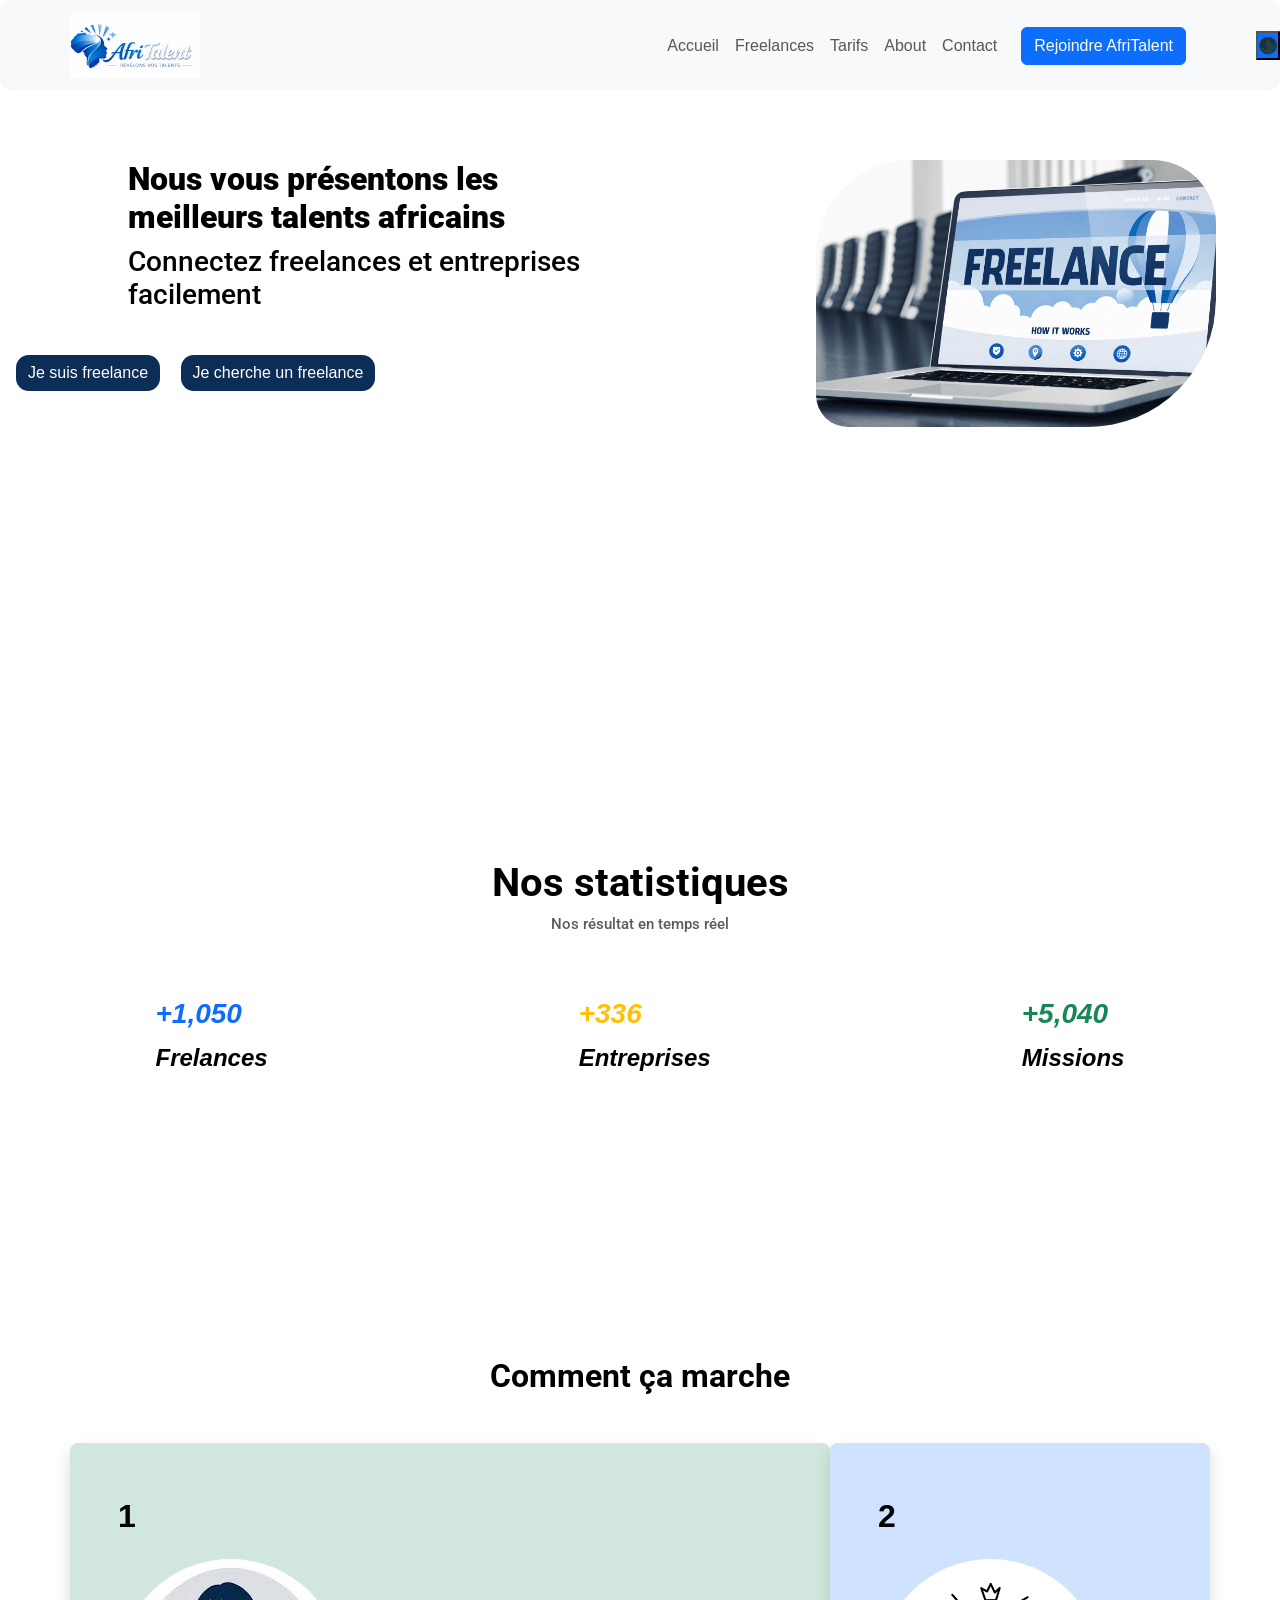
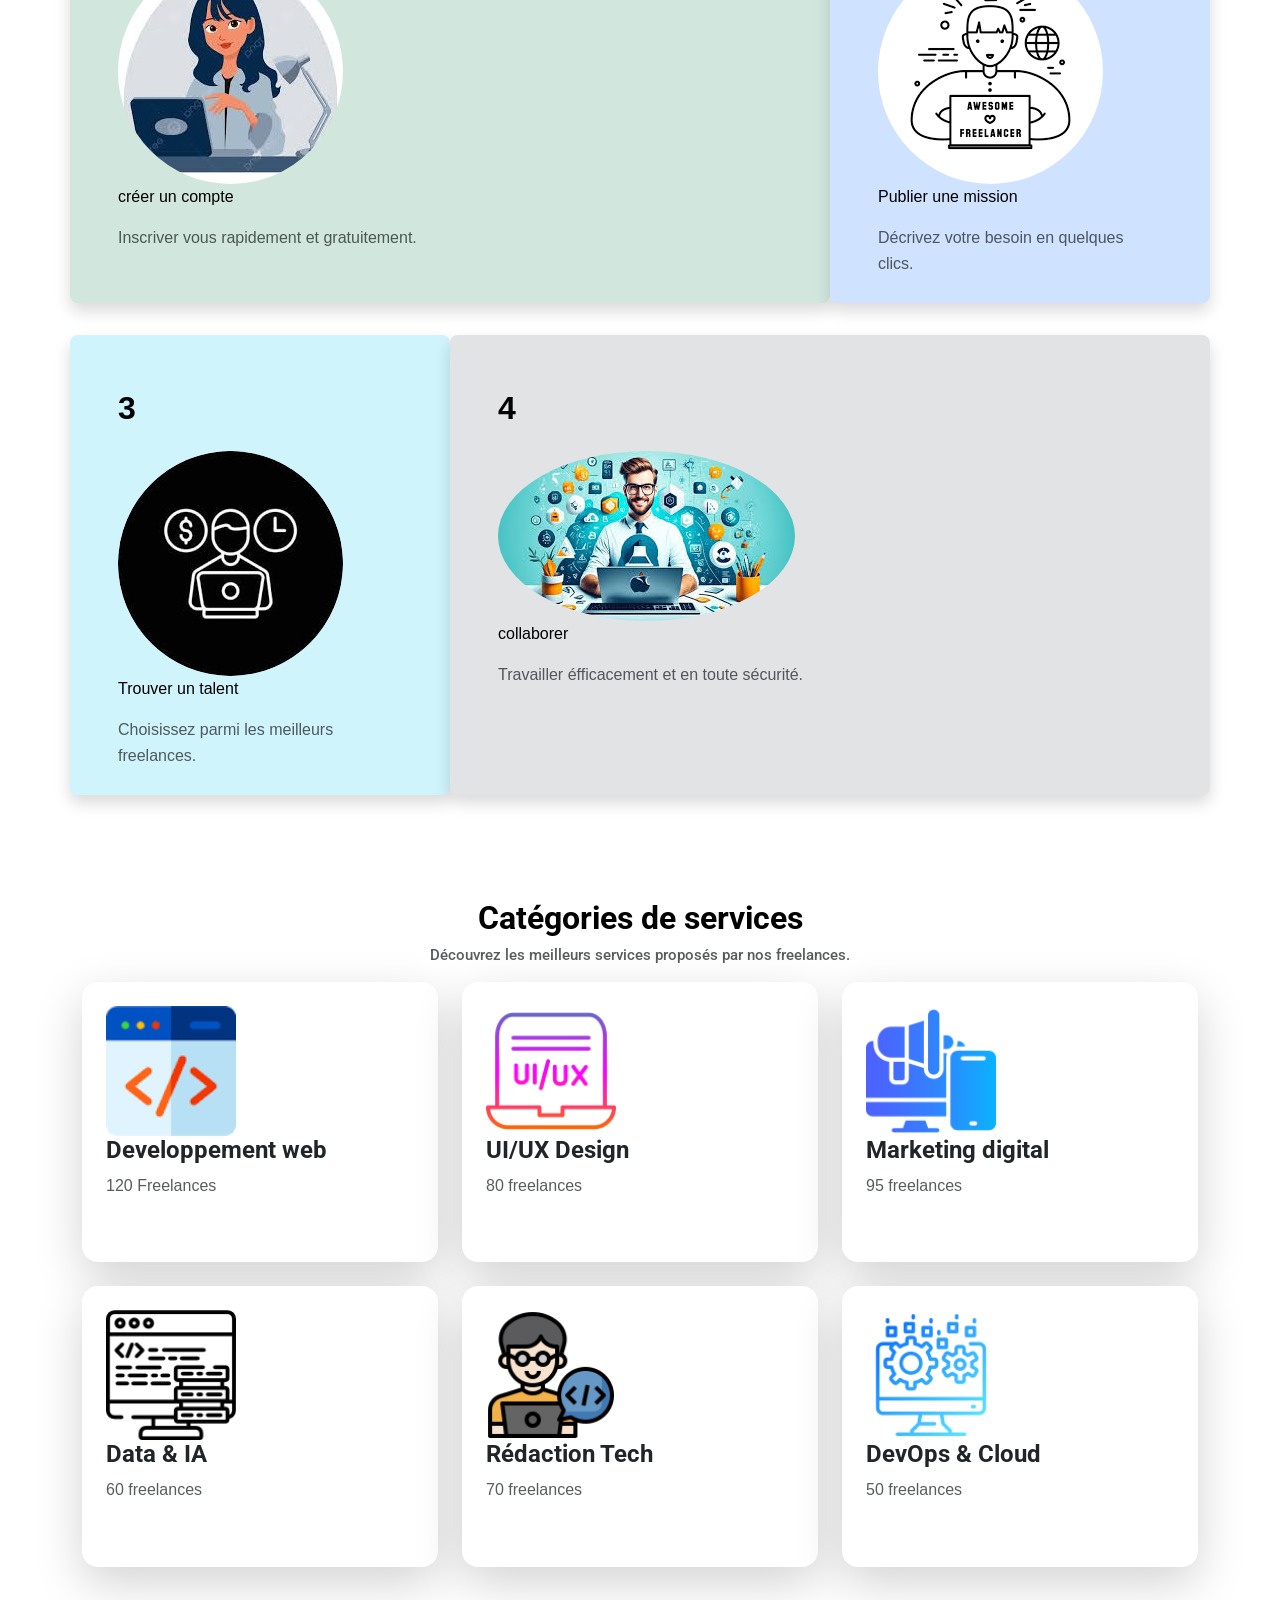
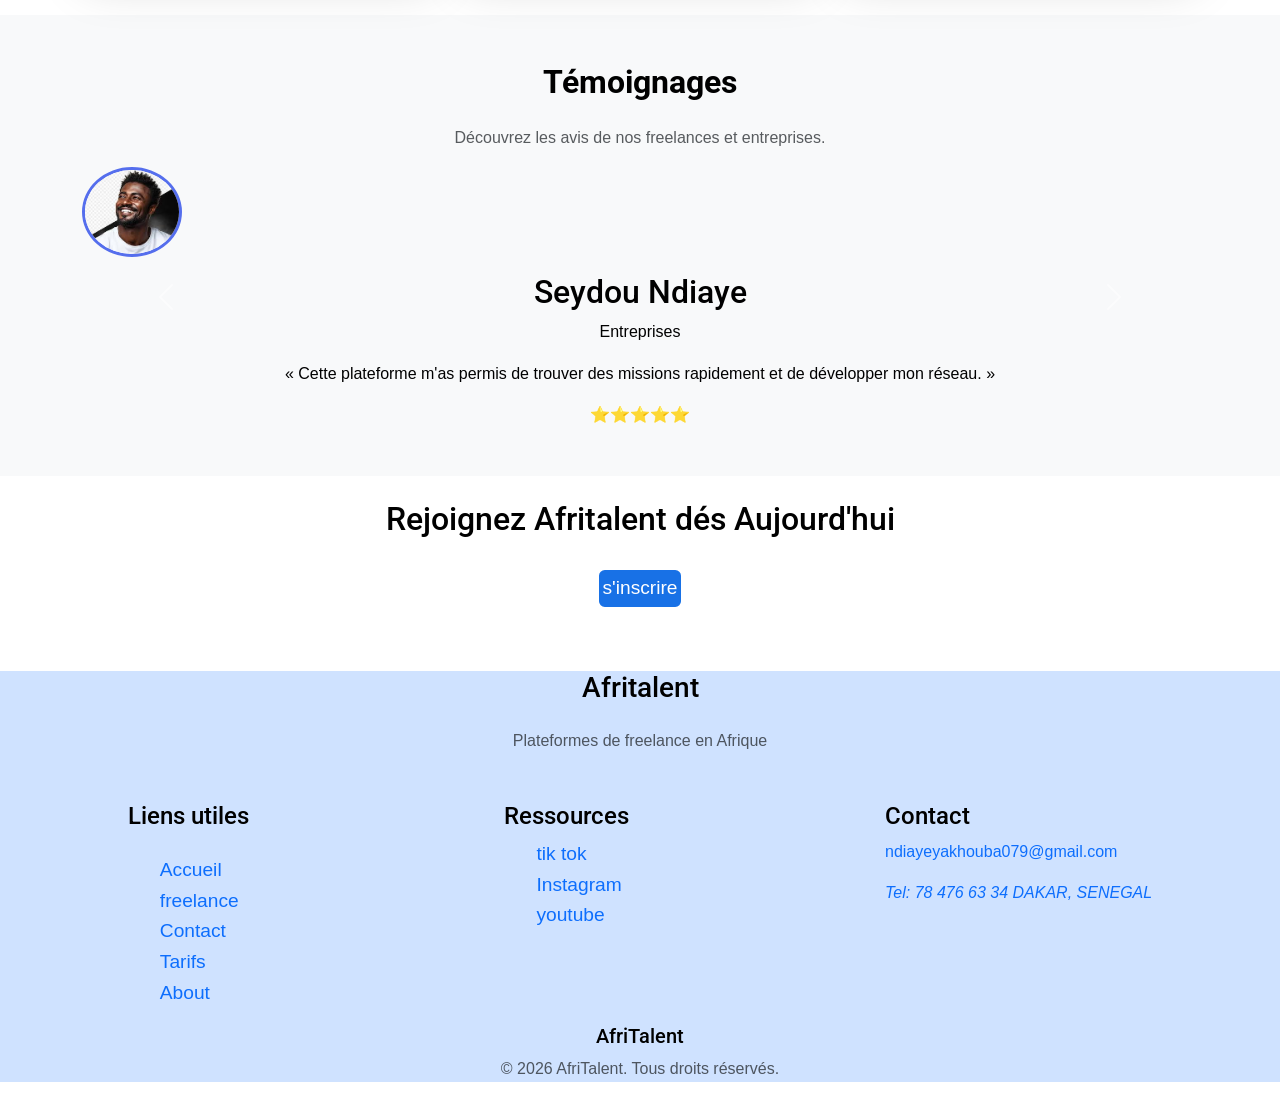
==== commit 19b7b091: "Finalisation : corrections responsive, optimisation du code et commentaires" ====
--- a/index.html
+++ b/index.html
@@ -17,7 +17,7 @@
     <header>
         <nav class="navbar navbar-expand-lg navbar-light bg-light fixed-top">
             <div class="container">
-                <a class="navbar-brand" href="index.html"><img src="images/copilot.png" class="photos" alt=""></a>
+                <a class="navbar-brand" href="index.html"><img src="images/copilot.png" class="photos" alt="copilot"></a>
                 <button class="navbar-toggler" type="button" data-bs-toggle="collapse" data-bs-target="#navbarNav">
                     <span class="navbar-toggler-icon"></span>
                 </button>
@@ -33,7 +33,6 @@
                 </div>
             </div>
             <button id="theme-toggle" class="bg-primary">🌑</button>
-            </div>
         </nav>
     </header>
 
@@ -42,18 +41,17 @@
         <div class="display">
             <div>
                 <div class="herodiv3">
-                    <h1 class="herodiv3h1 col-lg-8">Nous vous présentons les meilleurs talents africains</h1>
-                    <h2 class="col-lg-8">Connectez freelances et entreprises facilement</h2>
+                    <h2 class="herodiv3h1 col-lg-8">Nous vous présentons les meilleurs talents africains</h2>
+                    <h3 class="col-lg-8">Connectez freelances et entreprises facilement</h3>
                 </div>
 
                 <div class="secherodiv4">
-                    <button class="m-8 btn btn-primary ms-3"><a href="freelances.html">Je suis freelance</a></button>
-                    <button class="m-8   btn btn-primary ms-3"><a href="tarifs.html">Je cherche un
-                            freelance</a></button>
+                    <a href="freelances.html" class="m-8 btn btn-primary ms-3 btnjj">Je suis freelance</a>
+                    <a href="tarifs.html" class="m-8 btn btn-primary ms-3 btnjj">Je cherche un freelance</a>
                 </div>
             </div>
             <div>
-                <img src="images/freelances 3.png" alt="illustration" class="imghero">
+                <img src="images/freelances3.png" alt="illustration" class="imghero">
             </div>
 
         </div>
@@ -61,6 +59,7 @@
     <!-- STAT -->
     <div class="mt">
         <h1 class="text-center fw-bold mt-4">Nos statistiques</h1>
+        <h2 class="text-center text-muted stath2">Nos résultat en temps réel</h2>
         <div class="stats">
             <div class="stat">
                 <h3 class="fw-bold text-primary">+2500</h3>
@@ -81,39 +80,37 @@
 
     <!-- comment ça marche -->
     <section class="container py-5 ">
-        <h1 class="text-center fw-bold mb-5">Comment ça marche</h1>
+
+        <h2 class="text-center fw-bold mb-5">Comment ça marche</h2>
         <div class="row g-4">
             <div class="col-lg-8 bg-success-subtle p-5 rounded-3 shadow sec2 mb-2">
-                <h1 class="fw-bold">1</h1>
-                <span><img src="images/icon R.jpg" alt="" class="rounded-circle">
-                    <h3>créer un compte</h3>
-                </span>
+                <p class="fw-bold num">1</p>
+                <img src="images/iconRs.jpg" alt="compte" class="rounded-circle">
+                <p>créer un compte</p>
 
                 <p class="text-muted">Inscriver vous rapidement et gratuitement.</p>
             </div>
 
             <div class="col-lg-4 bg-primary-subtle text-white p-5 rounded-3 shadow sec2 mb-2">
-                <h1 class="fw-bold  text-black">2</h1>
-                <span><img src="images/icon1.png" alt="" class="rounded-circle">
-                    <h3 class="text-black">Publier une mission</h3>
-                </span>
+                <p class="fw-bold  text-black num">2</p>
+                <img src="images/icon1.png" alt="mission" class="rounded-circle">
+                <p class="text-black">Publier une mission</p>
 
                 <p class="text-muted">Décrivez votre besoin en quelques clics.</p>
             </div>
 
             <div class="col-lg-4 bg-info-subtle text-white p-5 rounded-3 shadow sec2 mb-2">
-                <h1 class="fw-bold  text-black">3</h1>
-                <span><img src="images/icon2.jpg" alt="" class="rounded-circle">
-                    <h3 class="text-black">Trouver un talent</h3>
-                </span>
+                <p class="fw-bold  text-black num">3</p>
+                <img src="images/icon2.jpg" alt="talent" class="rounded-circle">
+                <p class="text-black">Trouver un talent</p>
 
                 <p class="text-muted">Choisissez parmi les meilleurs freelances.</p>
             </div>
             <div class="col-lg-8 bg-secondary-subtle p-5 rounded-3 shadow sec2 mb-2">
-                <h1 class="fw-bold">4</h1>
-                <span><img src="images/icon3jpg.jpg" class="sec2img rounded-circle" alt="">
-                    <h3>collaborer</h3>
-                </span>
+                <p class="fw-bold num">4</p>
+                <img src="images/icon3jpg.jpg" class="sec2img rounded-circle" alt="collaborer">
+                <p>collaborer</p>
+
 
                 <p class="text-muted">Travailler éfficacement et en toute sécurité.</p>
             </div>
@@ -123,71 +120,66 @@
 
     <!-- Categories services -->
     <section class="container py-5">
-        <h1 class="fw-bold text-center">Catégories de services</h1>
-        <p class="text-muted text-center">Découvrez les meilleurs services proposés par nos freelances.</p>
-        <div>
-
-            <!-- carte 1 -->
-            <div class="row g-4">
-                <div class="col-md-6 col-lg-4">
-                    <div class="card h-100 border-0 shadow-lg rounded-4 p-4 service-card mb-4">
-                        <span><img src="images/dev web.png" alt="">
-                            <h3 class="fw-bold">Developpement web</h3>
-                        </span>
-                        <p class="text-muted">120 Freelances</p>
-                    </div>
-                </div>
-
-                <!-- carte 2 -->
-                <div class="col-md-6 col-lg-4">
-                    <div class="card h-100 border-0 shadow-lg rounded-4 p-4 service-card mb-4">
-                        <span><img src="images/cat de service/icion 6.png" alt="">
-                            <h3 class="fw-bold">UI/UX Design</h3>
-                        </span>
-                        <p class="text-muted">80 freelances</p>
-                    </div>
-                </div>
-
-                <!-- carte 3 -->
-                <div class="col-md-6 col-lg-4">
-                    <div class="card h-100 border-0 shadow-lg rounded-4 p-4 service-card mb-4">
-                        <span><img src="images/cat de service/marketing.png" alt="">
-                            <h3 class="fw-bold">Marketing digital</h3>
-                        </span>
-                        <p class="text-muted">95 freelances</p>
-                    </div>
-                </div>
-
-                <!-- carte 4 -->
-                <div class="col-md-6 col-lg-4">
-                    <div class="card h-100 border-0 shadow-lg rounded-4 p-4 service-card mb-4">
-                        <span><img src="images/cat de service/icon 2.png" alt="">
-                            <h3 class="fw-bold">Data & IA</h3>
-                        </span>
-                        <p class="text-muted">60 freelances</p>
-                    </div>
-                </div>
-
-                <!-- carte 5 -->
-                <div class="col-md-6 col-lg-4">
-                    <div class="card h-100 border-0 shadow-lg rounded-4 p-4 service-card mb-4">
-                        <span><img src="images/cat de service/icon 1.png" alt="">
-                            <h3 class="fw-bold">Rédaction Tech</h3>
-                        </span>
-                        <p class="text-muted">70 freelances</p>
-                    </div>
-                </div>
-
-                <!-- carte 6 -->
-                <div class="col-md-6 col-lg-4">
-                    <div class="card h-100 border-0 shadow-lg rounded-4 p-4 service-card mb-4" s>
-                        <span><img src="images/cat de service/icon 3.png" alt="">
-                            <h3 class="fw-bold">DevOps & Cloud</h3>
-                        </span>
-                        <p class="text-muted">50 freelances</p>
-                    </div>
-                </div>
-            </div>
+        <h2 class="fw-bold text-center">Catégories de services</h2>
+        <h3 class="text-muted text-center stath2 mb">Découvrez les meilleurs services proposés par nos freelances.</h3>
+
+
+        <!-- carte 1 -->
+        <div class="row g-4">
+            <div class="col-md-6 col-lg-4">
+                <div class="card h-100 border-0 shadow-lg rounded-4 p-4 service-card mb-4">
+                    <img src="images/devsweb.png" class="imgcat" alt="web">
+                    <h4 class="fw-bold">Developpement web</h4>
+                    <p class="text-muted">120 Freelances</p>
+                </div>
+            </div>
+
+            <!-- carte 2 -->
+            <div class="col-md-6 col-lg-4">
+                <div class="card h-100 border-0 shadow-lg rounded-4 p-4 service-card mb-4">
+                    <img src="images/catdeservice/icions6.png" class="imgcat" alt="designer">
+                    <h4 class="fw-bold">UI/UX Design</h4>
+                    <p class="text-muted">80 freelances</p>
+                </div>
+            </div>
+
+            <!-- carte 3 -->
+            <div class="col-md-6 col-lg-4">
+                <div class="card h-100 border-0 shadow-lg rounded-4 p-4 service-card mb-4">
+                    <img src="images/catdeservice/marketing.png" class="imgcat" alt="MARKETING digital">
+                    <h4 class="fw-bold">Marketing digital</h4>
+                    <p class="text-muted">95 freelances</p>
+                </div>
+            </div>
+
+            <!-- carte 4 -->
+            <div class="col-md-6 col-lg-4">
+                <div class="card h-100 border-0 shadow-lg rounded-4 p-4 service-card mb-4">
+                    <img src="images/catdeservice/icons2.png" class="imgcat" alt="Data&IA">
+                    <h4 class="fw-bold">Data & IA</h4>
+                    <p class="text-muted">60 freelances</p>
+                </div>
+            </div>
+
+            <!-- carte 5 -->
+            <div class="col-md-6 col-lg-4">
+                <div class="card h-100 border-0 shadow-lg rounded-4 p-4 service-card mb-4">
+                    <img src="images/catdeservice/icons1.png" class="imgcat" alt="redaction-tech">
+                    <h4 class="fw-bold">Rédaction Tech</h4>
+                    <p class="text-muted">70 freelances</p>
+                </div>
+            </div>
+
+            <!-- carte 6 -->
+            <div class="col-md-6 col-lg-4">
+                <div class="card h-100 border-0 shadow-lg rounded-4 p-4 service-card mb-4">
+                    <img src="images/catdeservice/icons3.png" class="imgcat" alt="DevOps">
+                    <h4 class="fw-bold">DevOps & Cloud</h4>
+
+                    <p class="text-muted">50 freelances</p>
+                </div>
+            </div>
+        </div>
     </section>
 
     <!-- TEMOIGNAGES -->
@@ -200,9 +192,17 @@
         <div class="container">
             <div id="testimonialCarousel" class="carousel slide" data-bs-ride="carousel">
                 <div class="carousel-inner">
+                    <div class="carousel-controls">
+                        <button class="carousel-control-prev" type="button" data-bs-target="#testimonialCarousel" data-bs-slide="prev">
+                        <span class="carousel-control-prev-icon" aria-hidden="true"></span>
+                        </button>
+                        <button class="carousel-control-next" type="button" data-bs-target="#testimonialCarousel" data-bs-slide="next">
+                        <span class="carousel-control-next-icon" aria-hidden="true"></span>
+                        </button>
+                    </div>
                     <div class="carousel-item active text-center col-md-6 col-lg-3">
-                        <img src="images/témoignage/photo 1.jpg" class="rounded-circle mb-3 img-fluid" alt="">
-                        <h4>Seydou Ndiaye</h4>
+                        <img src="images/témoignage/photos1.jpg" class="rounded-circle mb-3 img-fluid" alt="seydou">
+                        <h2>Seydou Ndiaye</h2>
                         <p>Entreprises</p>
                         <p>« Cette plateforme m'as permis de trouver des missions rapidement et de développer mon
                             réseau. »</p>
@@ -211,8 +211,8 @@
 
 
                     <div class="carousel-item  text-center col-md-6 col-lg-3">
-                        <img src="images/témoignage/photo 2.jpg" class="rounded-circle mb-3" alt="">
-                        <h4>Fatoumata Sakho</h4>
+                        <img src="images/témoignage/photos.jpg" class="rounded-circle mb-3" alt="fatoumata">
+                        <h2>Fatoumata Sakho</h2>
                         <p>freelance</p>
                         <p>« Grâce aux freelances, nous avons pu accélérer nos projets et gagner en flexibilité. »</p>
                         <span>⭐⭐⭐⭐⭐</span>
@@ -220,8 +220,8 @@
 
 
                     <div class="carousel-item text-center col-md-6 col-lg-3">
-                        <img src="images/témoignage/photo 3.jpg" class="rounded-circle mb-3" alt="">
-                        <h4>Yaya Ndiaye</h4>
+                        <img src="images/témoignage/photos3.jpg" class="rounded-circle mb-3" alt="Yaya">
+                        <h2>Yaya Ndiaye</h2>
                         <p>Start UP</p>
                         <p>« Une communauté dynamique et des opportunités variées, je recommande vivement. »</p>
                         <span>⭐⭐⭐⭐⭐</span>
@@ -229,6 +229,7 @@
                 </div>
             </div>
         </div>
+        
 
     </section>
 
@@ -237,10 +238,9 @@
 
     <section>
         <div>
-            <img src="" alt="">
             <h2 class="mt-4 text-center ">Rejoignez Afritalent dés Aujourd'hui</h2>
             <div class="btncta">
-                <button class="mt-4 text-center"><a href="tarifs.html" class="text-white">s'inscrire</a></button>
+                <a href="tarifs.html" class="text-white ctaa">s'inscrire</a>
             </div>
         </div>
     </section>
@@ -284,9 +284,7 @@
                 </div>
             </div>
         </div>
-        <p>
         <h5 class="text-center">AfriTalent</h5>
-        </p>
         <p class="text-center text-muted">© 2026 AfriTalent. Tous droits réservés.</p>
     </footer>
     <button id="backToTop" class="btn btn-primary">⬆</button>
--- a/css/style.css
+++ b/css/style.css
@@ -80,6 +80,7 @@
     padding-bottom: 10em;
 }
 
+
 nav {
     display: flex;
     flex-direction: row;
@@ -113,7 +114,7 @@
     justify-content: center;
     flex-direction: row;
     justify-content: space-around;
-    height: 90vh;
+    height: 75vh;
     margin-top: 10em;
 }
 
@@ -159,6 +160,12 @@
     border-radius: 6em 4em 8em 2em;
     margin-right: 4em;
 }
+.btnjj{
+    background-color: #0c2d56;
+    border: #153052;
+    margin-top: 2.2em;
+    border-radius: 0.8em;
+}
 
 /* button dark and light */
 
@@ -186,6 +193,10 @@
     margin-top: 2em;
     font-style: oblique;
     font-weight: bold;
+}
+
+.stath2{
+    font-size: 15px;
 }
 
 .mt {
@@ -204,7 +215,9 @@
 .sec2 {
     block-size: 460px;
 }
-
+.num{
+    font-size: xx-large;
+}
 
 /* categories de services */
 
@@ -216,6 +229,9 @@
     transition: 0.3s;
     border-radius: 20pxp;
 }
+ .imgcat{
+    max-width: 130px;
+ }
 
 .service-card:hover {
     transform: translateY(-10px);
@@ -238,7 +254,9 @@
     color: #ebbf13;
 }
 
-
+.scrolled{
+    background-color: #1871e6;
+}
 
 
 
@@ -269,9 +287,15 @@
     margin-top: 2em;
 }
 
+.ctaa{
+    border: solid,#1871e6;
+    background-color: #1871e6;
+    border-radius: 0.3em;
+}
+
 .btncta button {
     border-radius: 5px;
-    background-color: rgb(45, 122, 230);
+    background-color: rgb(78, 147, 243);
     border: none;
     padding: 2px;
 }
@@ -294,8 +318,10 @@
 
 /* freelances */
 .imgfree {
-    max-width: 300px;
-    max-height: 170px;
+    max-width: 150px;
+    max-height: 110px;
+    margin-bottom: 1em;
+    margin-left: 1.5em;
 }
 
 /* contact */
@@ -335,17 +361,26 @@
 }
 
 /* contact */
-.dis {
-    display: flex;
-    flex-direction: column;
-    justify-content: left;
-}
-
-
-/* about */
-
+.mc{
+    margin-top: 10em;
+}
+/* google maps */
+.frame{
+    height: 17em;
+}
+
+
+/* About */
+
+.aboutdiv1{
+    margin-left: 15px;
+}
+
+/* taille de noe valeur */
 .secNV {
-    height: 30em;
+    height: 35em;
+    margin-bottom: 3em;
+    padding-top: 1em;
 }
 
 .NV {
@@ -376,5 +411,21 @@
     justify-content: flex-end;
     justify-content: space-around;
     align-items: end;
-
-}+}
+/* le titre */
+.cn{
+    margin-top: 7em;
+    font-weight: bold;
+}
+.cn p{
+    color: #514f4f;
+}
+/* la taille du div  */
+.aboutp{
+    height: 25em;
+}
+/* la longueur du div */
+.aboutpp{
+    width: 35em;
+}
+
